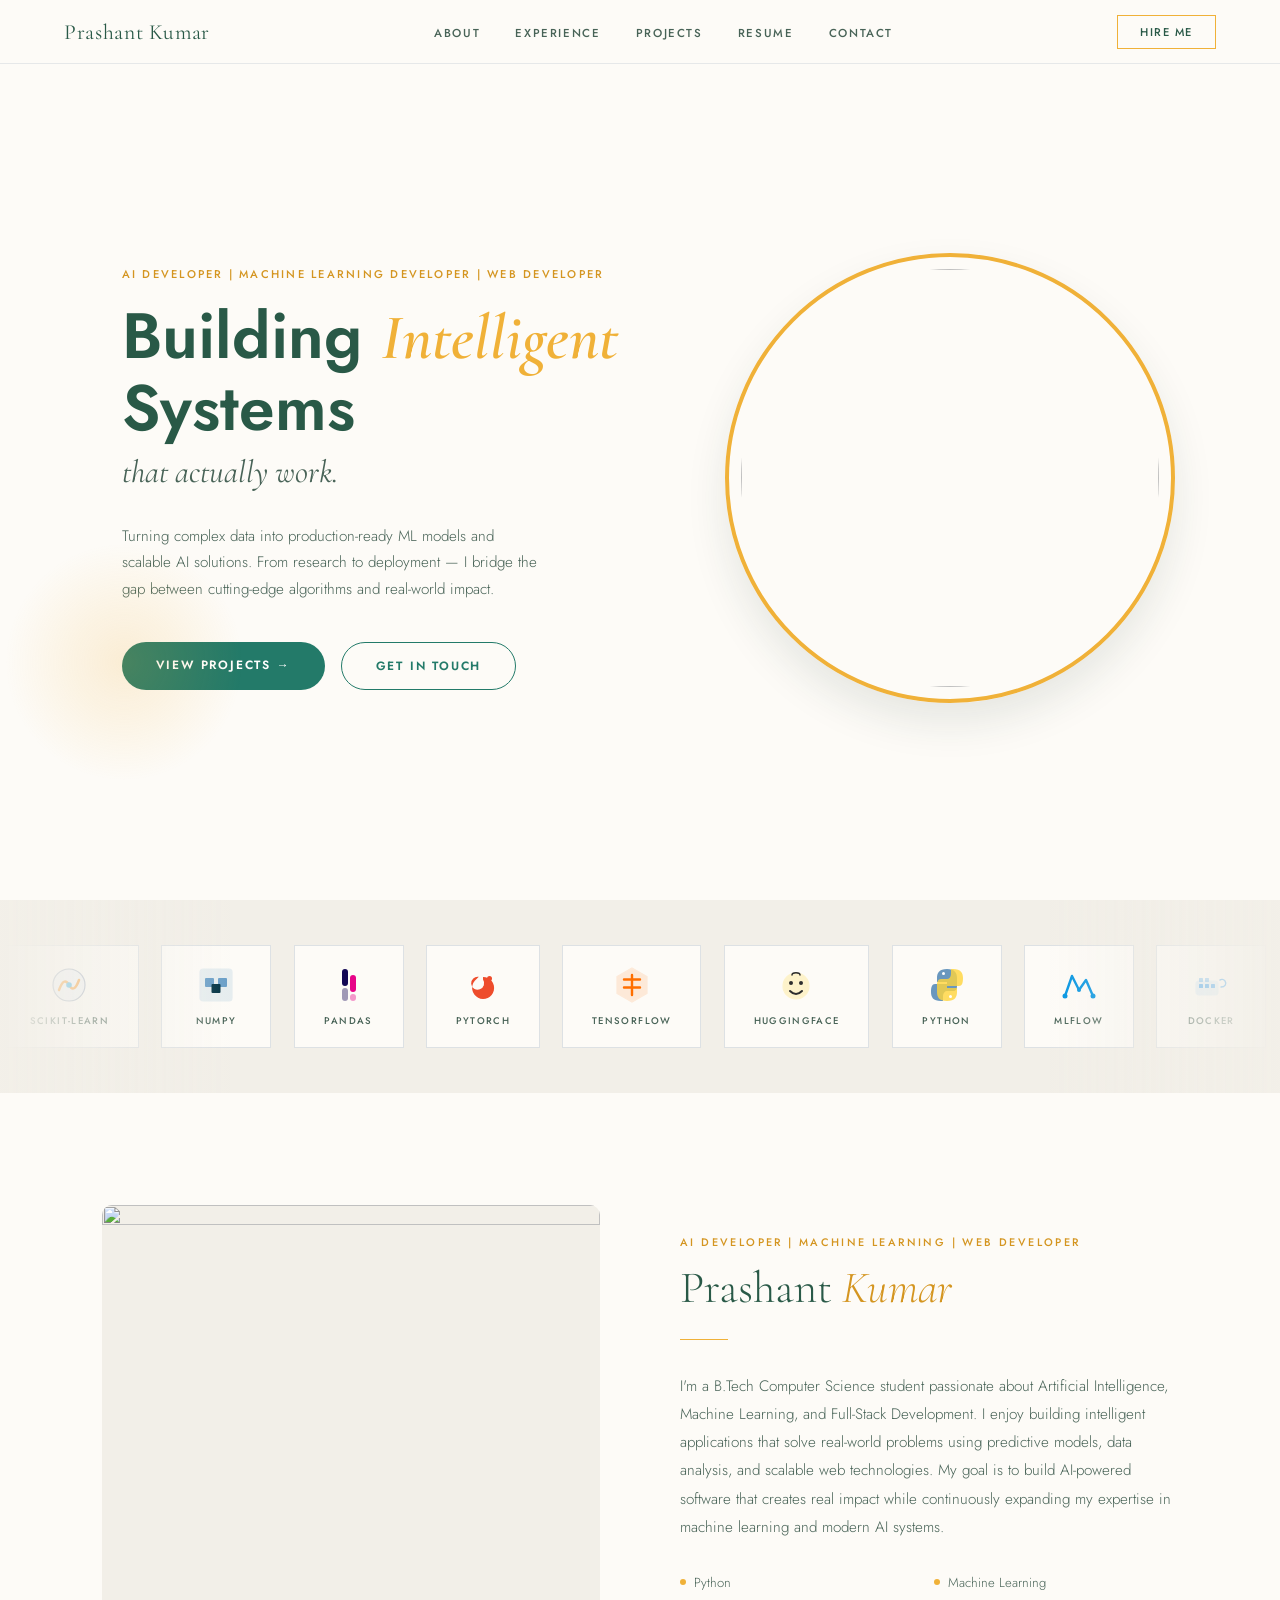
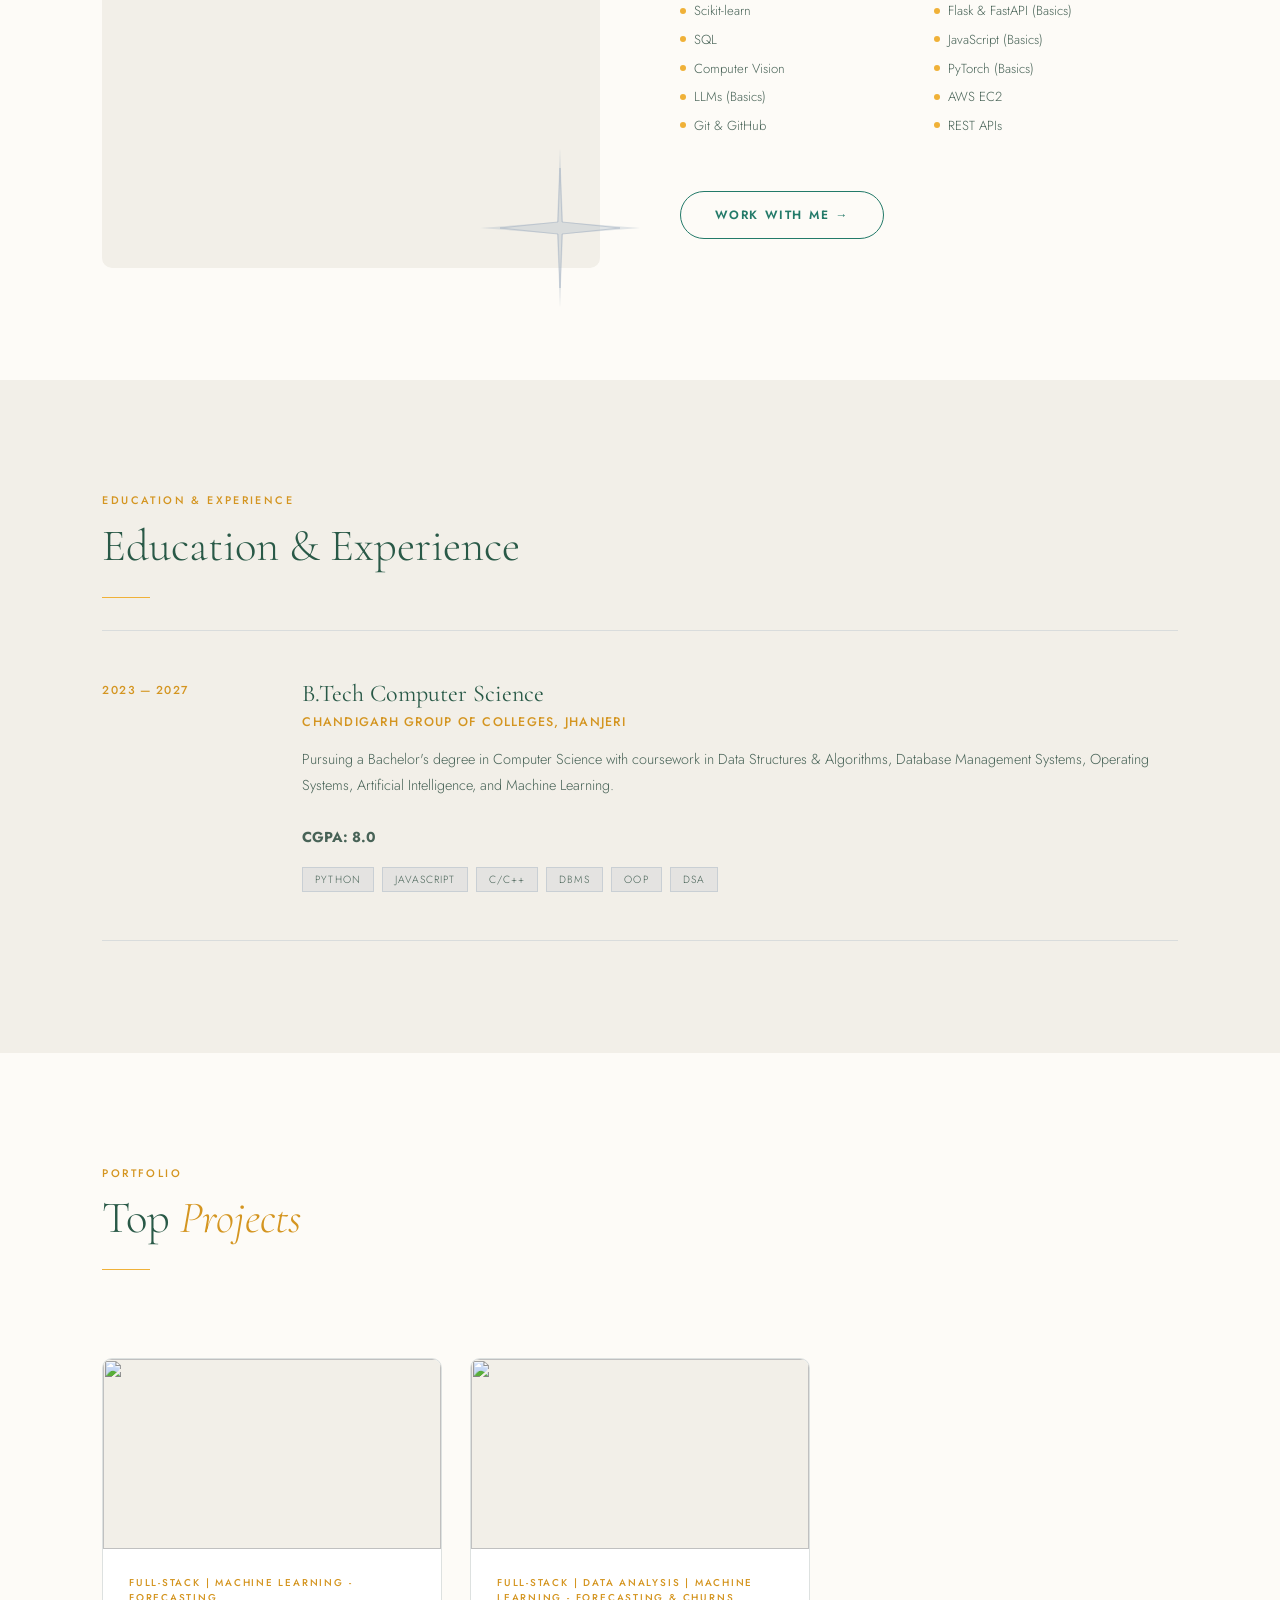
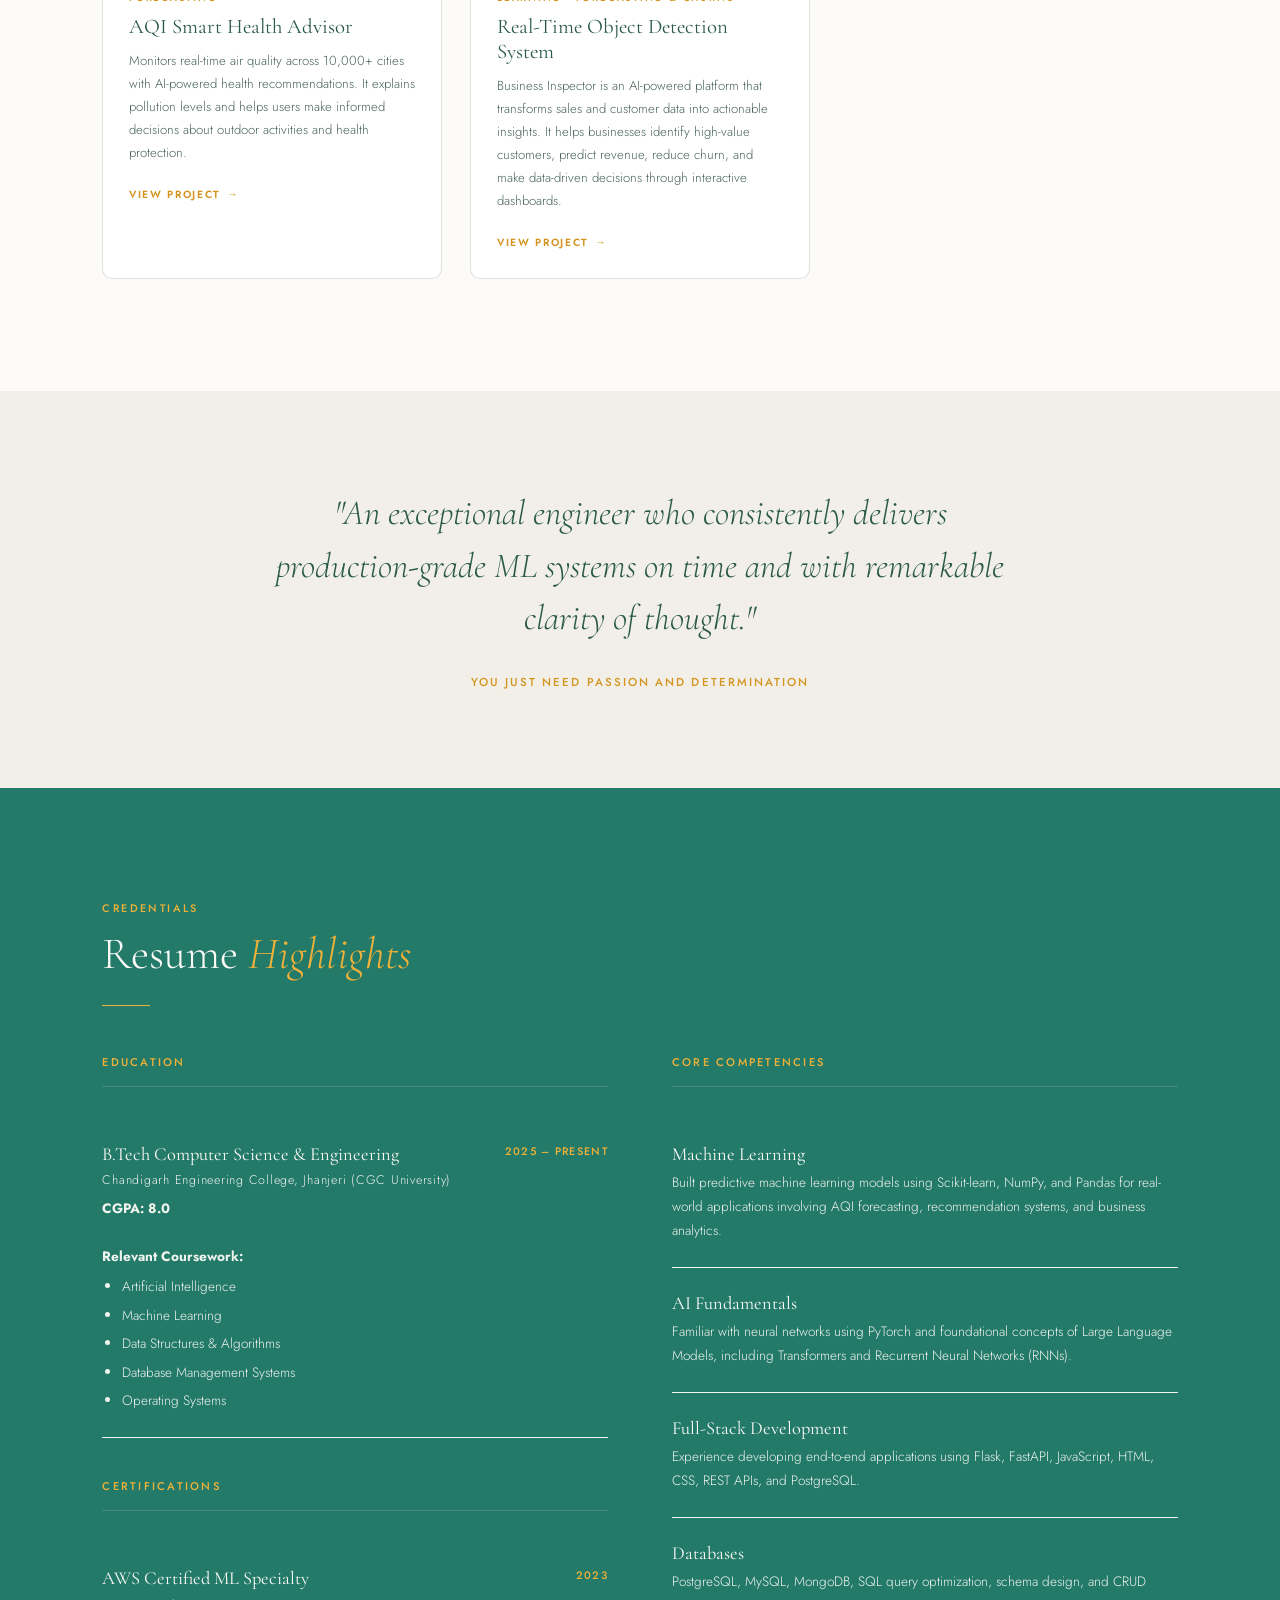
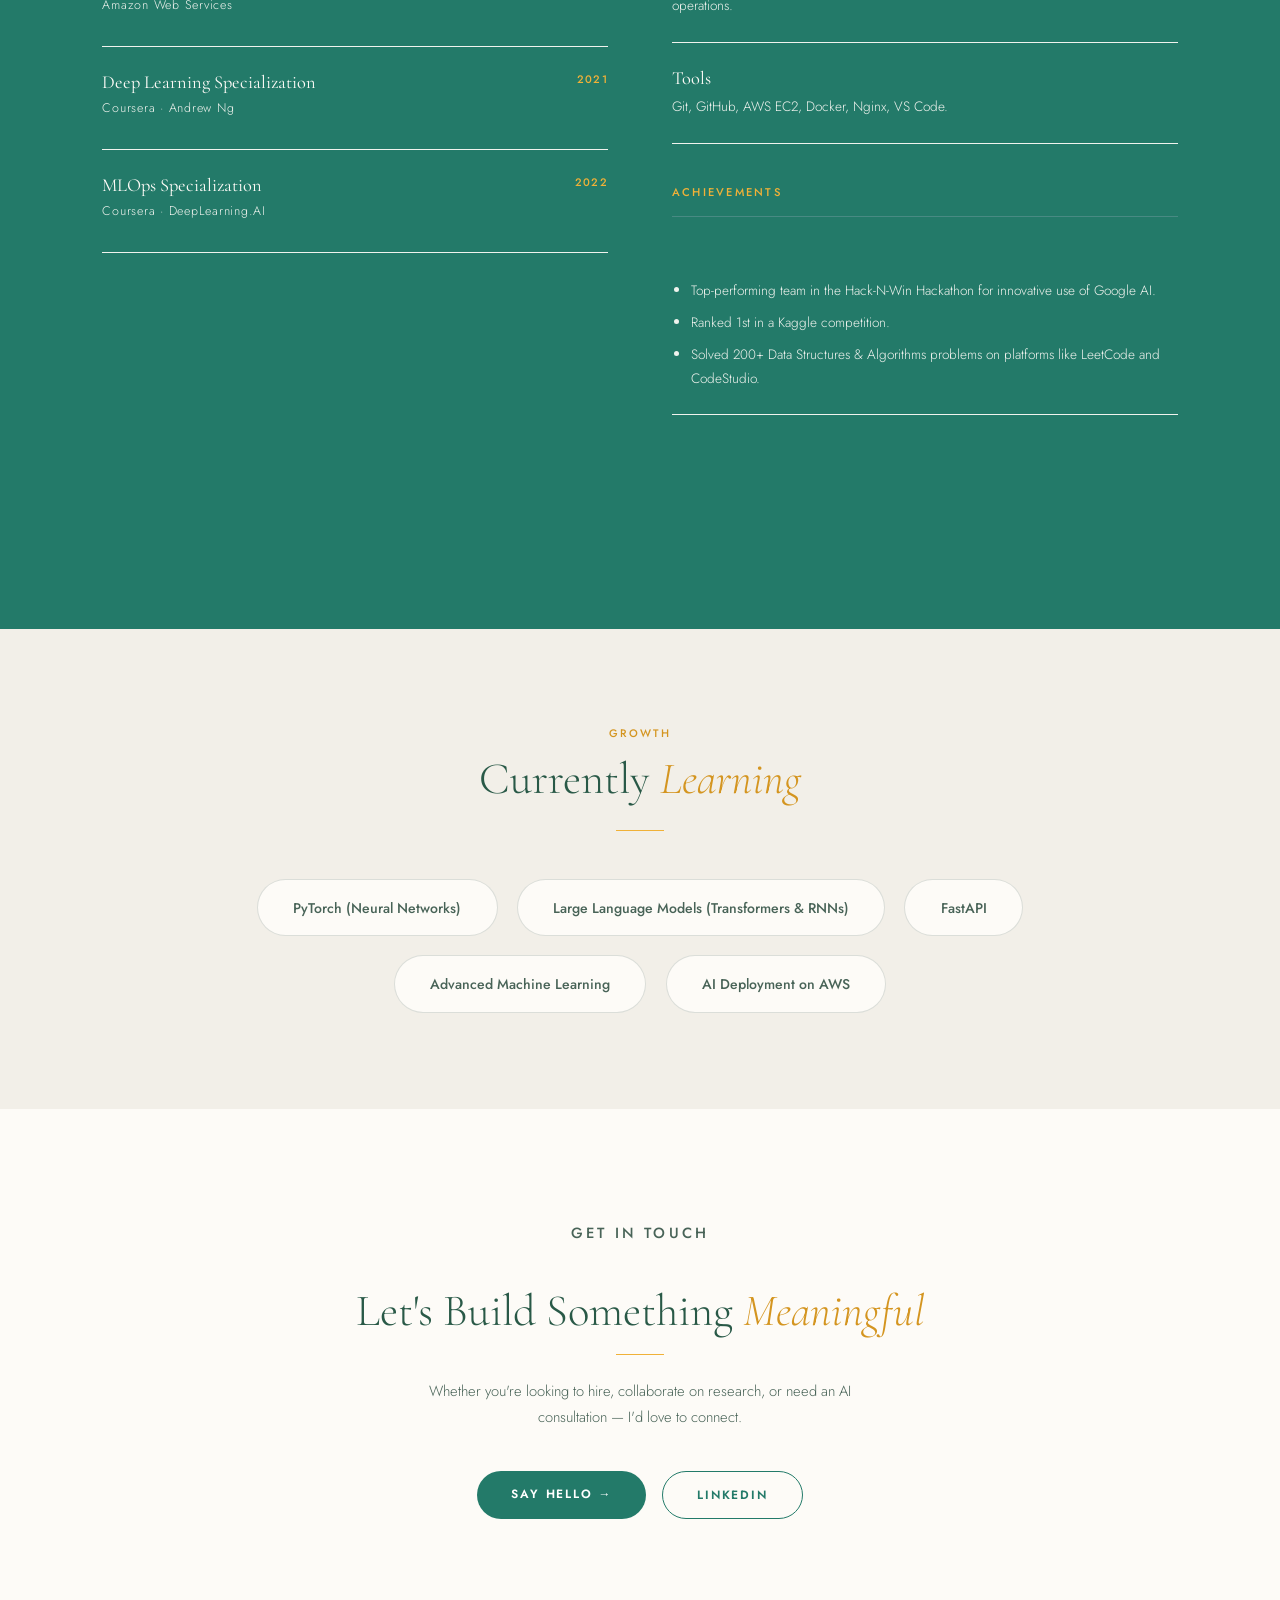
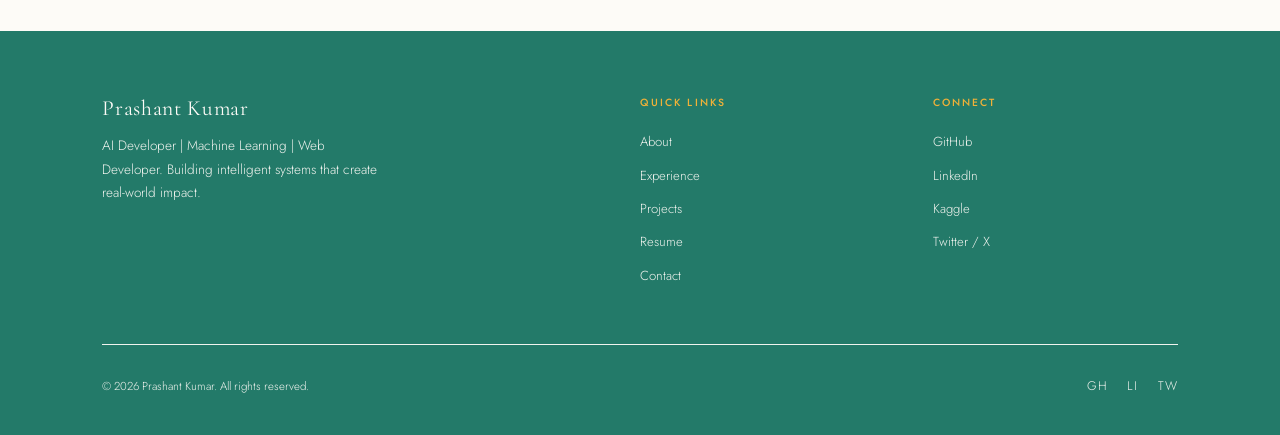
==== portfolio.html @ 2f700047 "added all my portfolio code" ====
<!DOCTYPE html>
<html lang="en">
<head>
  <meta charset="UTF-8" />
  <meta name="viewport" content="width=device-width, initial-scale=1.0" />
  <title>Prashant Kumar | Portfolio</title>
  <link rel="stylesheet" href="portfolio.css?v=2"/>
  <script src="portfolio.js" defer></script>
  <link href="https://fonts.googleapis.com/css2?family=Cormorant+Garamond:ital,wght@0,300;0,400;0,600;1,300;1,400&family=Jost:wght@300;400;500;600&display=swap" rel="stylesheet" />

</head>
<body>

  <!-- ── NAV ───────────────────────────────── -->
  <nav id="navbar">
    <a href="#" class="nav-logo">Prashant Kumar</a>
    <ul class="nav-links" id="navLinks">
      <li><a href="#about">About</a></li>
      <li><a href="#experience">Experience</a></li>
      <li><a href="#projects">Projects</a></li>
      <li><a href="#resume">Resume</a></li>
      <li><a href="#contact">Contact</a></li>
    </ul>
    <a href="#contact" class="nav-cta">Hire Me</a>
    <div class="nav-toggle" id="navToggle" aria-label="Toggle menu">
      <span></span><span></span><span></span>
    </div>
  </nav>

  <!-- ── HERO ──────────────────────────────── -->
  <section class="hero" id="home">
    <div class="hero-left">
      <p class="hero-eyebrow">AI Developer | Machine Learning Developer | Web Developer</p>
      <h1 class="hero-heading">
        Building <em>Intelligent</em><br>Systems
      </h1>
      <p class="hero-sub">that actually work.</p>
      <p class="hero-desc">
        Turning complex data into production-ready ML models and scalable AI solutions. From research to deployment — I bridge the gap between cutting-edge algorithms and real-world impact.
      </p>
      <div class="hero-btns">
        <a href="#projects" class="btn-primary">View Projects →</a>
        <a href="#contact" class="btn-secondary">Get in Touch</a>
      </div>
      <div class="hero-burst"></div>
    </div>
    <div class="hero-right">
      <div class="hero-img-wrap">
        <img src="images/hero_img1.jpg">
      </div>
    </div>
  </section>

  <!-- ── TECH MARQUEE ────────────────────────── -->
  <div class="tech-strip">
    <div class="tech-track" id="techTrack">

      <!-- === SET 1 === -->
      <!-- Scikit-learn -->
      <div class="tech-badge">
        <svg viewBox="0 0 40 40" fill="none" xmlns="http://www.w3.org/2000/svg">
          <circle cx="20" cy="20" r="16" fill="#EDF2F7" stroke="#A0AEC0" stroke-width="1.2"/>
          <path d="M10 25 Q15 11 20 20 Q25 29 30 15" stroke="#F7931E" stroke-width="2.5" fill="none" stroke-linecap="round"/>
          <circle cx="20" cy="20" r="2.8" fill="#29ABE2"/>
        </svg>
        <span>Scikit-Learn</span>
      </div>
      <!-- NumPy -->
      <div class="tech-badge">
        <svg viewBox="0 0 40 40" fill="none" xmlns="http://www.w3.org/2000/svg">
          <rect x="4" y="4" width="32" height="32" rx="3" fill="#4B8BBE" opacity="0.12" stroke="#4B8BBE" stroke-width="1.2"/>
          <rect x="9" y="13" width="9" height="9" rx="1" fill="#4B8BBE" opacity="0.8"/>
          <rect x="22" y="13" width="9" height="9" rx="1" fill="#4B8BBE" opacity="0.8"/>
          <rect x="15.5" y="19" width="9" height="9" rx="1" fill="#013243"/>
        </svg>
        <span>NumPy</span>
      </div>
      <!-- Pandas -->
      <div class="tech-badge">
        <svg viewBox="0 0 40 40" fill="none" xmlns="http://www.w3.org/2000/svg">
          <rect x="13" y="4" width="6" height="17" rx="3" fill="#130754"/>
          <rect x="21" y="10" width="6" height="17" rx="3" fill="#E70488"/>
          <rect x="13" y="23" width="6" height="13" rx="3" fill="#130754" opacity="0.4"/>
          <rect x="21" y="29" width="6" height="7" rx="3" fill="#E70488" opacity="0.4"/>
        </svg>
        <span>Pandas</span>
      </div>
      <!-- PyTorch -->
      <div class="tech-badge">
        <svg viewBox="0 0 40 40" fill="none" xmlns="http://www.w3.org/2000/svg">
          <path d="M20 4 L20 12 A11 11 0 1 1 11.8 15.8 L15.8 11.8 A6.5 6.5 0 1 0 20 14.5 L20 4Z" fill="#EE4C2C"/>
          <circle cx="26.5" cy="13.5" r="2.5" fill="#EE4C2C"/>
        </svg>
        <span>PyTorch</span>
      </div>
      <!-- TensorFlow -->
      <div class="tech-badge">
        <svg viewBox="0 0 40 40" fill="none" xmlns="http://www.w3.org/2000/svg">
          <polygon points="20,3 35,11.5 35,28.5 20,37 5,28.5 5,11.5" fill="#FF6F00" opacity="0.12" stroke="#FF6F00" stroke-width="1.2"/>
          <path d="M20 10 L20 30 M12 14.5 L28 14.5 M12 22.5 L28 22.5" stroke="#FF6F00" stroke-width="2.4" stroke-linecap="round"/>
        </svg>
        <span>TensorFlow</span>
      </div>
      <!-- HuggingFace -->
      <div class="tech-badge">
        <svg viewBox="0 0 40 40" fill="none" xmlns="http://www.w3.org/2000/svg">
          <circle cx="20" cy="21" r="13" fill="#FFD21E" opacity="0.2" stroke="#FFD21E" stroke-width="1.2"/>
          <circle cx="15" cy="18" r="2" fill="#2D2D2D"/>
          <circle cx="25" cy="18" r="2" fill="#2D2D2D"/>
          <path d="M14 26 Q20 32 26 26" stroke="#2D2D2D" stroke-width="2" fill="none" stroke-linecap="round"/>
          <path d="M16 10 C16 7 24 7 24 10" stroke="#2D2D2D" stroke-width="1.5" fill="none" stroke-linecap="round"/>
        </svg>
        <span>HuggingFace</span>
      </div>
      <!-- Python -->
      <div class="tech-badge">
        <svg viewBox="0 0 40 40" fill="none" xmlns="http://www.w3.org/2000/svg">
          <path d="M20 4C12 4 10 8 10 13L10 17L20 17L20 19L8 19C5 19 4 22 4 27C4 32 6 36 14 36L16 36L16 31C16 28 18 26 20 26L26 26C29 26 30 24 30 21L30 13C30 8 28 4 20 4Z" fill="#3776AB" opacity="0.75"/>
          <path d="M20 36C28 36 30 32 30 27L30 23L20 23L20 21L32 21C35 21 36 18 36 13C36 8 34 4 26 4L24 4L24 9C24 12 22 14 20 14L14 14C11 14 10 17 10 20L10 27C10 32 12 36 20 36Z" fill="#FFD43B" opacity="0.8"/>
          <circle cx="16.5" cy="8.5" r="1.5" fill="white"/>
          <circle cx="23.5" cy="31.5" r="1.5" fill="white"/>
        </svg>
        <span>Python</span>
      </div>
      <!-- MLflow -->
      <div class="tech-badge">
        <svg viewBox="0 0 40 40" fill="none" xmlns="http://www.w3.org/2000/svg">
          <path d="M6 31 L13 11 L20 25 L27 15 L34 31" stroke="#0194E2" stroke-width="2.4" fill="none" stroke-linecap="round" stroke-linejoin="round"/>
          <circle cx="6"  cy="31" r="2.5" fill="#0194E2"/>
          <circle cx="34" cy="31" r="2.5" fill="#0194E2"/>
          <circle cx="20" cy="25" r="2"   fill="#0194E2"/>
        </svg>
        <span>MLflow</span>
      </div>
      <!-- Docker -->
      <div class="tech-badge">
        <svg viewBox="0 0 40 40" fill="none" xmlns="http://www.w3.org/2000/svg">
          <rect x="5" y="16" width="22" height="14" rx="3" fill="#2496ED" opacity="0.15" stroke="#2496ED" stroke-width="1.2"/>
          <rect x="8"  y="19" width="4" height="4" rx="0.5" fill="#2496ED"/>
          <rect x="14" y="19" width="4" height="4" rx="0.5" fill="#2496ED"/>
          <rect x="20" y="19" width="4" height="4" rx="0.5" fill="#2496ED"/>
          <rect x="8"  y="13" width="4" height="4" rx="0.5" fill="#2496ED" opacity="0.6"/>
          <rect x="14" y="13" width="4" height="4" rx="0.5" fill="#2496ED" opacity="0.6"/>
          <path d="M30 22 C34 22 36 19 34 16 C33 14 30 14 29 15" stroke="#2496ED" stroke-width="1.4" fill="none" stroke-linecap="round"/>
        </svg>
        <span>Docker</span>
      </div>
      <!-- Kubernetes -->
      <div class="tech-badge">
        <svg viewBox="0 0 40 40" fill="none" xmlns="http://www.w3.org/2000/svg">
          <polygon points="20,4 34,12 34,28 20,36 6,28 6,12" fill="#326CE5" opacity="0.1" stroke="#326CE5" stroke-width="1.2"/>
          <circle cx="20" cy="20" r="4" fill="#326CE5"/>
          <line x1="20" y1="8"  x2="20" y2="16" stroke="#326CE5" stroke-width="2" stroke-linecap="round"/>
          <line x1="20" y1="24" x2="20" y2="32" stroke="#326CE5" stroke-width="2" stroke-linecap="round"/>
          <line x1="9"  y1="14" x2="16" y2="18" stroke="#326CE5" stroke-width="2" stroke-linecap="round"/>
          <line x1="24" y1="22" x2="31" y2="26" stroke="#326CE5" stroke-width="2" stroke-linecap="round"/>
          <line x1="31" y1="14" x2="24" y2="18" stroke="#326CE5" stroke-width="2" stroke-linecap="round"/>
          <line x1="16" y1="22" x2="9"  y2="26" stroke="#326CE5" stroke-width="2" stroke-linecap="round"/>
        </svg>
        <span>Kubernetes</span>
      </div>
      <!-- AWS -->
      <div class="tech-badge">
        <svg viewBox="0 0 40 40" fill="none" xmlns="http://www.w3.org/2000/svg">
          <path d="M12 26 C8 24 6 20 8 16 C9 13 12 11 15 11.5 C16 9 18 7 21 7 C25 7 28 10 28 14 C30 14 33 16 33 19 C33 22 30 24 28 24 L12 24Z" fill="#FF9900" opacity="0.15" stroke="#FF9900" stroke-width="1.2"/>
          <path d="M10 30 Q20 35 30 30" stroke="#FF9900" stroke-width="2" fill="none" stroke-linecap="round"/>
          <path d="M27 28 L30 30 L28 33" stroke="#FF9900" stroke-width="1.5" fill="none" stroke-linecap="round" stroke-linejoin="round"/>
        </svg>
        <span>AWS</span>
      </div>
      <!-- LangChain -->
      <div class="tech-badge">
        <svg viewBox="0 0 40 40" fill="none" xmlns="http://www.w3.org/2000/svg">
          <circle cx="12" cy="20" r="5" fill="none" stroke="#1C3A2F" stroke-width="2"/>
          <circle cx="28" cy="20" r="5" fill="none" stroke="#1C3A2F" stroke-width="2"/>
          <line x1="17" y1="20" x2="23" y2="20" stroke="#1C3A2F" stroke-width="2.5" stroke-linecap="round"/>
          <line x1="7"  y1="20" x2="4"  y2="20" stroke="#1C3A2F" stroke-width="2" stroke-linecap="round"/>
          <line x1="33" y1="20" x2="36" y2="20" stroke="#1C3A2F" stroke-width="2" stroke-linecap="round"/>
        </svg>
        <span>LangChain</span>
      </div>
      <!-- FastAPI -->
      <div class="tech-badge">
        <svg viewBox="0 0 40 40" fill="none" xmlns="http://www.w3.org/2000/svg">
          <circle cx="20" cy="20" r="15" fill="#009688" opacity="0.12" stroke="#009688" stroke-width="1.2"/>
          <path d="M22 8 L14 22 L20 22 L18 32 L26 18 L20 18 Z" fill="#009688"/>
        </svg>
        <span>FastAPI</span>
      </div>

      <!-- === SET 2 (duplicate for seamless loop) === -->
      <div class="tech-badge">
        <svg viewBox="0 0 40 40" fill="none" xmlns="http://www.w3.org/2000/svg">
          <circle cx="20" cy="20" r="16" fill="#EDF2F7" stroke="#A0AEC0" stroke-width="1.2"/>
          <path d="M10 25 Q15 11 20 20 Q25 29 30 15" stroke="#F7931E" stroke-width="2.5" fill="none" stroke-linecap="round"/>
          <circle cx="20" cy="20" r="2.8" fill="#29ABE2"/>
        </svg>
        <span>Scikit-Learn</span>
      </div>
      <div class="tech-badge">
        <svg viewBox="0 0 40 40" fill="none" xmlns="http://www.w3.org/2000/svg">
          <rect x="4" y="4" width="32" height="32" rx="3" fill="#4B8BBE" opacity="0.12" stroke="#4B8BBE" stroke-width="1.2"/>
          <rect x="9" y="13" width="9" height="9" rx="1" fill="#4B8BBE" opacity="0.8"/>
          <rect x="22" y="13" width="9" height="9" rx="1" fill="#4B8BBE" opacity="0.8"/>
          <rect x="15.5" y="19" width="9" height="9" rx="1" fill="#013243"/>
        </svg>
        <span>NumPy</span>
      </div>
      <div class="tech-badge">
        <svg viewBox="0 0 40 40" fill="none" xmlns="http://www.w3.org/2000/svg">
          <rect x="13" y="4" width="6" height="17" rx="3" fill="#130754"/>
          <rect x="21" y="10" width="6" height="17" rx="3" fill="#E70488"/>
          <rect x="13" y="23" width="6" height="13" rx="3" fill="#130754" opacity="0.4"/>
          <rect x="21" y="29" width="6" height="7" rx="3" fill="#E70488" opacity="0.4"/>
        </svg>
        <span>Pandas</span>
      </div>
      <div class="tech-badge">
        <svg viewBox="0 0 40 40" fill="none" xmlns="http://www.w3.org/2000/svg">
          <path d="M20 4 L20 12 A11 11 0 1 1 11.8 15.8 L15.8 11.8 A6.5 6.5 0 1 0 20 14.5 L20 4Z" fill="#EE4C2C"/>
          <circle cx="26.5" cy="13.5" r="2.5" fill="#EE4C2C"/>
        </svg>
        <span>PyTorch</span>
      </div>
      <div class="tech-badge">
        <svg viewBox="0 0 40 40" fill="none" xmlns="http://www.w3.org/2000/svg">
          <polygon points="20,3 35,11.5 35,28.5 20,37 5,28.5 5,11.5" fill="#FF6F00" opacity="0.12" stroke="#FF6F00" stroke-width="1.2"/>
          <path d="M20 10 L20 30 M12 14.5 L28 14.5 M12 22.5 L28 22.5" stroke="#FF6F00" stroke-width="2.4" stroke-linecap="round"/>
        </svg>
        <span>TensorFlow</span>
      </div>
      <div class="tech-badge">
        <svg viewBox="0 0 40 40" fill="none" xmlns="http://www.w3.org/2000/svg">
          <circle cx="20" cy="21" r="13" fill="#FFD21E" opacity="0.2" stroke="#FFD21E" stroke-width="1.2"/>
          <circle cx="15" cy="18" r="2" fill="#2D2D2D"/>
          <circle cx="25" cy="18" r="2" fill="#2D2D2D"/>
          <path d="M14 26 Q20 32 26 26" stroke="#2D2D2D" stroke-width="2" fill="none" stroke-linecap="round"/>
          <path d="M16 10 C16 7 24 7 24 10" stroke="#2D2D2D" stroke-width="1.5" fill="none" stroke-linecap="round"/>
        </svg>
        <span>HuggingFace</span>
      </div>
      <div class="tech-badge">
        <svg viewBox="0 0 40 40" fill="none" xmlns="http://www.w3.org/2000/svg">
          <path d="M20 4C12 4 10 8 10 13L10 17L20 17L20 19L8 19C5 19 4 22 4 27C4 32 6 36 14 36L16 36L16 31C16 28 18 26 20 26L26 26C29 26 30 24 30 21L30 13C30 8 28 4 20 4Z" fill="#3776AB" opacity="0.75"/>
          <path d="M20 36C28 36 30 32 30 27L30 23L20 23L20 21L32 21C35 21 36 18 36 13C36 8 34 4 26 4L24 4L24 9C24 12 22 14 20 14L14 14C11 14 10 17 10 20L10 27C10 32 12 36 20 36Z" fill="#FFD43B" opacity="0.8"/>
          <circle cx="16.5" cy="8.5" r="1.5" fill="white"/>
          <circle cx="23.5" cy="31.5" r="1.5" fill="white"/>
        </svg>
        <span>Python</span>
      </div>
      <div class="tech-badge">
        <svg viewBox="0 0 40 40" fill="none" xmlns="http://www.w3.org/2000/svg">
          <path d="M6 31 L13 11 L20 25 L27 15 L34 31" stroke="#0194E2" stroke-width="2.4" fill="none" stroke-linecap="round" stroke-linejoin="round"/>
          <circle cx="6"  cy="31" r="2.5" fill="#0194E2"/>
          <circle cx="34" cy="31" r="2.5" fill="#0194E2"/>
          <circle cx="20" cy="25" r="2"   fill="#0194E2"/>
        </svg>
        <span>MLflow</span>
      </div>
      <div class="tech-badge">
        <svg viewBox="0 0 40 40" fill="none" xmlns="http://www.w3.org/2000/svg">
          <rect x="5" y="16" width="22" height="14" rx="3" fill="#2496ED" opacity="0.15" stroke="#2496ED" stroke-width="1.2"/>
          <rect x="8"  y="19" width="4" height="4" rx="0.5" fill="#2496ED"/>
          <rect x="14" y="19" width="4" height="4" rx="0.5" fill="#2496ED"/>
          <rect x="20" y="19" width="4" height="4" rx="0.5" fill="#2496ED"/>
          <rect x="8"  y="13" width="4" height="4" rx="0.5" fill="#2496ED" opacity="0.6"/>
          <rect x="14" y="13" width="4" height="4" rx="0.5" fill="#2496ED" opacity="0.6"/>
          <path d="M30 22 C34 22 36 19 34 16 C33 14 30 14 29 15" stroke="#2496ED" stroke-width="1.4" fill="none" stroke-linecap="round"/>
        </svg>
        <span>Docker</span>
      </div>
      <div class="tech-badge">
        <svg viewBox="0 0 40 40" fill="none" xmlns="http://www.w3.org/2000/svg">
          <polygon points="20,4 34,12 34,28 20,36 6,28 6,12" fill="#326CE5" opacity="0.1" stroke="#326CE5" stroke-width="1.2"/>
          <circle cx="20" cy="20" r="4" fill="#326CE5"/>
          <line x1="20" y1="8"  x2="20" y2="16" stroke="#326CE5" stroke-width="2" stroke-linecap="round"/>
          <line x1="20" y1="24" x2="20" y2="32" stroke="#326CE5" stroke-width="2" stroke-linecap="round"/>
          <line x1="9"  y1="14" x2="16" y2="18" stroke="#326CE5" stroke-width="2" stroke-linecap="round"/>
          <line x1="24" y1="22" x2="31" y2="26" stroke="#326CE5" stroke-width="2" stroke-linecap="round"/>
          <line x1="31" y1="14" x2="24" y2="18" stroke="#326CE5" stroke-width="2" stroke-linecap="round"/>
          <line x1="16" y1="22" x2="9"  y2="26" stroke="#326CE5" stroke-width="2" stroke-linecap="round"/>
        </svg>
        <span>Kubernetes</span>
      </div>
      <div class="tech-badge">
        <svg viewBox="0 0 40 40" fill="none" xmlns="http://www.w3.org/2000/svg">
          <path d="M12 26 C8 24 6 20 8 16 C9 13 12 11 15 11.5 C16 9 18 7 21 7 C25 7 28 10 28 14 C30 14 33 16 33 19 C33 22 30 24 28 24 L12 24Z" fill="#FF9900" opacity="0.15" stroke="#FF9900" stroke-width="1.2"/>
          <path d="M10 30 Q20 35 30 30" stroke="#FF9900" stroke-width="2" fill="none" stroke-linecap="round"/>
          <path d="M27 28 L30 30 L28 33" stroke="#FF9900" stroke-width="1.5" fill="none" stroke-linecap="round" stroke-linejoin="round"/>
        </svg>
        <span>AWS</span>
      </div>
      <div class="tech-badge">
        <svg viewBox="0 0 40 40" fill="none" xmlns="http://www.w3.org/2000/svg">
          <circle cx="12" cy="20" r="5" fill="none" stroke="#1C3A2F" stroke-width="2"/>
          <circle cx="28" cy="20" r="5" fill="none" stroke="#1C3A2F" stroke-width="2"/>
          <line x1="17" y1="20" x2="23" y2="20" stroke="#1C3A2F" stroke-width="2.5" stroke-linecap="round"/>
          <line x1="7"  y1="20" x2="4"  y2="20" stroke="#1C3A2F" stroke-width="2" stroke-linecap="round"/>
          <line x1="33" y1="20" x2="36" y2="20" stroke="#1C3A2F" stroke-width="2" stroke-linecap="round"/>
        </svg>
        <span>LangChain</span>
      </div>
      <div class="tech-badge">
        <svg viewBox="0 0 40 40" fill="none" xmlns="http://www.w3.org/2000/svg">
          <circle cx="20" cy="20" r="15" fill="#009688" opacity="0.12" stroke="#009688" stroke-width="1.2"/>
          <path d="M22 8 L14 22 L20 22 L18 32 L26 18 L20 18 Z" fill="#009688"/>
        </svg>
        <span>FastAPI</span>
      </div>

    </div>
  </div>

  <!-- ── ABOUT ──────────────────────────────── -->
  <section class="about" id="about">
    <div class="about-img-wrap reveal">
      <img src="images/profile_photo.jpg">
      <div class="about-burst"></div>
    </div>
    <div class="about-content reveal">
      <p class="section-label">AI Developer | Machine Learning | Web Developer</p>
      <h2 class="section-title">Prashant <em>Kumar</em></h2>
      <div class="divider"></div>
      <p class="about-body">
        I'm a B.Tech Computer Science student passionate about Artificial Intelligence, Machine Learning, and Full-Stack Development. I enjoy building intelligent applications that solve real-world problems using predictive models, data analysis, and scalable web technologies. My goal is to build AI-powered software that creates real impact while continuously expanding my expertise in machine learning and modern AI systems.
      </p>
      <div class="skills-grid">
        <div class="skill-item">Python</div>
        <div class="skill-item">Machine Learning</div>
        <div class="skill-item">Scikit-learn</div>
        <div class="skill-item">Flask &amp; FastAPI (Basics)</div>
        <div class="skill-item">SQL</div>
        <div class="skill-item">JavaScript (Basics)</div>
        <div class="skill-item">Computer Vision</div>
        <div class="skill-item">PyTorch (Basics)</div>
        <div class="skill-item">LLMs (Basics)</div>
        <div class="skill-item">AWS EC2</div>
        <div class="skill-item">Git &amp; GitHub</div>
        <div class="skill-item">REST APIs</div>
      </div>
      <a href="#contact" class="btn-secondary" style="margin-top:1.5rem;display:inline-block;">Work with me →</a>
    </div>
  </section>

  <!-- ── EXPERIENCE ─────────────────────────── -->
  <section class="experience" id="experience">
    <p class="section-label reveal">Education &amp; Experience</p>
    <h2 class="section-title reveal">Education &amp; Experience</h2>
    <div class="divider reveal"></div>

    <div class="exp-grid">
      <div class="exp-item reveal">
        <div class="exp-date">2023 — 2027</div>
        <div class="exp-right">
          <div class="exp-role">B.Tech Computer Science</div>
          <div class="exp-company">Chandigarh Group of Colleges, Jhanjeri</div>
          <p class="exp-desc">Pursuing a Bachelor's degree in Computer Science with coursework in Data Structures &amp; Algorithms, Database Management Systems, Operating Systems, Artificial Intelligence, and Machine Learning. <br><br><strong>CGPA: 8.0</strong></p>
          <div class="exp-tags">
            <span class="exp-tag">Python</span>
            <span class="exp-tag">JavaScript</span>
            <span class="exp-tag">C/C++</span>
            <span class="exp-tag">DBMS</span>
            <span class="exp-tag">OOP</span>
            <span class="exp-tag">DSA</span>
          </div>
        </div>
      </div>

      <!-- <div class="exp-item reveal">
        <div class="exp-date">2023 — Present</div>
        <div class="exp-right">
          <div class="exp-role">Freelance Full-Stack Developer</div>
          <div class="exp-company">Self-Employed</div>
          <p class="exp-desc">Building and deploying responsive, database-driven web applications and REST APIs. Implementing user authentication, data models, and scalable architectures.</p>
          <div class="exp-tags">
            <span class="exp-tag">React</span>
            <span class="exp-tag">Node.js</span>
            <span class="exp-tag">Express</span>
            <span class="exp-tag">MongoDB</span>
            <span class="exp-tag">JWT</span>
            <span class="exp-tag">Git</span>
          </div>
        </div>
      </div> -->
    </div>
  </section>

  <!-- ── PROJECTS ───────────────────────────── -->
  <section class="projects" id="projects">
    <div class="projects-header reveal">
      <div>
        <p class="section-label">Portfolio</p>
        <h2 class="section-title">Top <em>Projects</em></h2>
        <div class="divider"></div>
      </div>
    </div>

    <!-- ── 3 always-visible cards ── -->
    <div class="projects-grid">
      <div class="project-card reveal">
        <div class="project-img">
          <img src="images/aqi_project.jpg">
        </div>
        <div class="project-body">
          <p class="project-category">Full-Stack | Machine Learning - Forecasting</p>
          <h3 class="project-title">AQI Smart Health Advisor</h3>
          <p class="project-desc">Monitors real-time air quality across 10,000+ cities with AI-powered health recommendations. It explains pollution levels and helps users make informed decisions about outdoor activities and health protection.</p>
          <a href="https://aqi.prashantbuilds.in/" target="_blank" rel="noopener" class="project-link">View project</a>
        </div>
      </div>

      <div class="project-card reveal">
        <div class="project-img">
          <img src="images/business_inspector_project.jpg">
        </div>
        <div class="project-body">
          <p class="project-category">Full-Stack | Data Analysis | Machine Learning - Forecasting & Churns</p>
          <h3 class="project-title">Real-Time Object Detection System</h3>
          <p class="project-desc">Business Inspector is an AI-powered platform that transforms sales and customer data into actionable insights. It helps businesses identify high-value customers, predict revenue, reduce churn, and make data-driven decisions through interactive dashboards.</p>
          <a href="https://inspector.prashantbuilds.in/" target="_blank" rel="noopener" class="project-link">View project</a>
        </div>
      </div>
<!-- currently i have onlhy two project show that why I am making other project div comment. Do not delete these -->
      <!-- <div class="project-card reveal">
        <div class="project-img">
          <div class="project-img-placeholder" style="height:100%;font-size:0.85rem;font-family:var(--font-body);color:var(--bark-dk);">Project image</div>
        </div>
        <div class="project-body">
          <p class="project-category">Time Series · Forecasting</p>
          <h3 class="project-title">Demand Forecasting at Scale</h3>
          <p class="project-desc">Designed a multi-step forecasting system using Temporal Fusion Transformer, reducing forecast error by 28% vs. traditional ARIMA models across 10K SKUs.</p>
          <a href="#" class="project-link">View project</a>
        </div>
      </div>
    </div>

    ── extra projects (hidden until expanded) ──
    <div class="projects-extra" id="projectsExtra">
      <div class="project-card reveal-extra">
        <div class="project-img">
          <div class="project-img-placeholder" style="height:100%;font-size:0.85rem;font-family:var(--font-body);color:var(--bark-dk);">Project image</div>
        </div>
        <div class="project-body">
          <p class="project-category">MLOps · Infrastructure</p>
          <h3 class="project-title">Automated ML Training Platform</h3>
          <p class="project-desc">Built a self-service training platform on AWS using SageMaker Pipelines, reducing experiment setup time from days to minutes for a team of 12 data scientists.</p>
          <a href="#" class="project-link">View project</a>
        </div>
      </div>

      <div class="project-card reveal-extra">
        <div class="project-img">
          <div class="project-img-placeholder" style="height:100%;font-size:0.85rem;font-family:var(--font-body);color:var(--bark-dk);">Project image</div>
        </div>
        <div class="project-body">
          <p class="project-category">Recommender System</p>
          <h3 class="project-title">Personalized Content Engine</h3>
          <p class="project-desc">Developed a two-tower neural recommendation model with real-time feature serving. Increased CTR by 22% in A/B tests across 5M daily active users.</p>
          <a href="#" class="project-link">View project</a>
        </div>
      </div>

      <div class="project-card reveal-extra">
        <div class="project-img">
          <div class="project-img-placeholder" style="height:100%;font-size:0.85rem;font-family:var(--font-body);color:var(--bark-dk);">Project image</div>
        </div>
        <div class="project-body">
          <p class="project-category">Speech · Audio</p>
          <h3 class="project-title">Multilingual Speech Recognition</h3>
          <p class="project-desc">Fine-tuned Whisper Large-v3 on low-resource Indian languages, achieving 18% WER improvement. Deployed as a real-time transcription API serving 500 req/s.</p>
          <a href="#" class="project-link">View project</a>
        </div>
      </div>
    </div>

    ── show all / collapse button ──
    <div class="projects-toggle-wrap">
      <button class="btn-show-more" id="projectsToggle" aria-expanded="false">
        <span class="label">Show All Projects</span>
        <span class="arrow">&#8964;</span>
      </button>
    </div> -->
    </div>
  </section>

  <!-- ── TESTIMONIAL ────────────────────────── -->
  <div class="testimonial">
    <blockquote class="reveal">
      "An exceptional engineer who consistently delivers production-grade ML systems on time and with remarkable clarity of thought."
    </blockquote>
    <cite class="reveal">You just need Passion and Determination</cite>
  </div>

  <!-- ── RESUME ─────────────────────────────── -->
  <section class="resume-section" id="resume">
    <p class="section-label reveal">Credentials</p>
    <h2 class="section-title reveal">Resume <em>Highlights</em></h2>
    <div class="divider reveal"></div>

    <div class="resume-inner">
      <div>
        <p class="resume-col-title">Education</p>
        <div class="resume-item reveal">
          <div class="resume-item-head">
            <div class="resume-item-title">B.Tech Computer Science &amp; Engineering</div>
            <div class="resume-item-date">2025 – Present</div>
          </div>
          <div class="resume-item-sub">Chandigarh Engineering College, Jhanjeri (CGC University)</div>
          <div class="resume-item-desc">
            <strong>CGPA: 8.0</strong><br><br>
            <strong>Relevant Coursework:</strong>
            <ul style="padding-left: 1.2rem; margin-top: 0.4rem; list-style-type: disc; color: rgba(253,251,247,0.94);">
              <li style="margin-bottom: 0.3rem;">Artificial Intelligence</li>
              <li style="margin-bottom: 0.3rem;">Machine Learning</li>
              <li style="margin-bottom: 0.3rem;">Data Structures &amp; Algorithms</li>
              <li style="margin-bottom: 0.3rem;">Database Management Systems</li>
              <li>Operating Systems</li>
            </ul>
          </div>
        </div>

        <p class="resume-col-title" style="margin-top:2.5rem;">Certifications</p>
        <div class="resume-item reveal">
          <div class="resume-item-head">
            <div class="resume-item-title">AWS Certified ML Specialty</div>
            <div class="resume-item-date">2023</div>
          </div>
          <div class="resume-item-sub">Amazon Web Services</div>
        </div>
        <div class="resume-item reveal">
          <div class="resume-item-head">
            <div class="resume-item-title">Deep Learning Specialization</div>
            <div class="resume-item-date">2021</div>
          </div>
          <div class="resume-item-sub">Coursera · Andrew Ng</div>
        </div>
        <div class="resume-item reveal">
          <div class="resume-item-head">
            <div class="resume-item-title">MLOps Specialization</div>
            <div class="resume-item-date">2022</div>
          </div>
          <div class="resume-item-sub">Coursera · DeepLearning.AI</div>
        </div>
      </div>

      <div>
        <p class="resume-col-title">Core Competencies</p>
        <div class="resume-item reveal">
          <div class="resume-item-title">Machine Learning</div>
          <div class="resume-item-desc" style="margin-top:0.4rem;">Built predictive machine learning models using Scikit-learn, NumPy, and Pandas for real-world applications involving AQI forecasting, recommendation systems, and business analytics.</div>
        </div>
        <div class="resume-item reveal">
          <div class="resume-item-title">AI Fundamentals</div>
          <div class="resume-item-desc" style="margin-top:0.4rem;">Familiar with neural networks using PyTorch and foundational concepts of Large Language Models, including Transformers and Recurrent Neural Networks (RNNs).</div>
        </div>
        <div class="resume-item reveal">
          <div class="resume-item-title">Full-Stack Development</div>
          <div class="resume-item-desc" style="margin-top:0.4rem;">Experience developing end-to-end applications using Flask, FastAPI, JavaScript, HTML, CSS, REST APIs, and PostgreSQL.</div>
        </div>
        <div class="resume-item reveal">
          <div class="resume-item-title">Databases</div>
          <div class="resume-item-desc" style="margin-top:0.4rem;">PostgreSQL, MySQL, MongoDB, SQL query optimization, schema design, and CRUD operations.</div>
        </div>
        <div class="resume-item reveal">
          <div class="resume-item-title">Tools</div>
          <div class="resume-item-desc" style="margin-top:0.4rem;">Git, GitHub, AWS EC2, Docker, Nginx, VS Code.</div>
        </div>

        <p class="resume-col-title" style="margin-top:2.5rem;">Achievements</p>
        <div class="resume-item reveal">
          <div class="resume-item-desc" style="margin-top:0.4rem;">
            <ul style="padding-left: 1.2rem; margin-top: 0.4rem; list-style-type: disc; color: rgba(253,251,247,0.94);">
              <li style="margin-bottom: 0.5rem;">Top-performing team in the Hack-N-Win Hackathon for innovative use of Google AI.</li>
              <li style="margin-bottom: 0.5rem;">Ranked 1st in a Kaggle competition.</li>
              <li>Solved 200+ Data Structures &amp; Algorithms problems on platforms like LeetCode and CodeStudio.</li>
            </ul>
          </div>
        </div>
      </div>
    </div>

    <div class="resume-download reveal">
      <a href="#" class="btn-outline-light">Download Full Resume →</a>
    </div>
  </section>

  <!-- ── CURRENTLY LEARNING ─────────────────── -->
  <section class="learning-section" id="learning">
    <div class="learning-inner reveal">
      <p class="section-label">Growth</p>
      <h2 class="section-title">Currently <em>Learning</em></h2>
      <div class="divider" style="margin: 0 auto 2.5rem;"></div>
      
      <div class="learning-grid">
        <div class="learning-card">PyTorch (Neural Networks)</div>
        <div class="learning-card">Large Language Models (Transformers &amp; RNNs)</div>
        <div class="learning-card">FastAPI</div>
        <div class="learning-card">Advanced Machine Learning</div>
        <div class="learning-card">AI Deployment on AWS</div>
      </div>
    </div>
  </section>

  <!-- ── CONTACT CTA ────────────────────────── -->
  <section class="contact-cta" id="contact">
    <p class="section-label reveal">Get in Touch</p>
    <h2 class="section-title reveal">Let's Build Something <em>Meaningful</em></h2>
    <div class="divider" style="margin:0 auto 1.5rem;"></div>
    <p class="reveal">Whether you're looking to hire, collaborate on research, or need an AI consultation — I'd love to connect.</p>
    <div class="hero-btns" style="justify-content:center;" class="reveal">
      <a href="mailto:you@email.com" class="btn-primary">Say Hello →</a>
      <a href="https://www.linkedin.com/in/itsprashantkumar/" target="_blank" rel="noopener" class="btn-secondary">LinkedIn</a>
    </div>
  </section>

  <!-- ── FOOTER ─────────────────────────────── -->
  <footer>
    <div class="footer-inner">
      <div class="footer-brand">
        <div class="nav-logo">Prashant Kumar</div>
        <p>AI Developer | Machine Learning | Web Developer. Building intelligent systems that create real-world impact.</p>
      </div>
      <div class="footer-col">
        <h4>Quick Links</h4>
        <ul>
          <li><a href="#about">About</a></li>
          <li><a href="#experience">Experience</a></li>
          <li><a href="#projects">Projects</a></li>
          <li><a href="#resume">Resume</a></li>
          <li><a href="#contact">Contact</a></li>
        </ul>
      </div>
      <div class="footer-col">
        <h4>Connect</h4>
        <ul>
          <li><a href="https://github.com/Prashant-Kumar-Codes" target="_blank" rel="noopener">GitHub</a></li>
          <li><a href="https://www.linkedin.com/in/itsprashantkumar/" target="_blank" rel="noopener">LinkedIn</a></li>
          <li><a href="https://www.kaggle.com/prashantkdev1" target="_blank" rel="noopener">Kaggle</a></li>
          <li><a href="#">Twitter / X</a></li>
        </ul>
      </div>
    </div>
    <div class="footer-bottom">
      <span>© 2026 Prashant Kumar. All rights reserved.</span>
      <div class="footer-socials">
        <a href="#">GH</a>
        <a href="#">LI</a>
        <a href="#">TW</a>
      </div>
    </div>
  </footer>

</body>
</html>
---- portfolio.css ----
/* ─── TOKENS ─── */
:root {
  --cream:   #FDFBF7;
  --sand:    #F2EFE8;
  --bark:    #F0B138;
  --bark-dk: #d49520;
  --ink:     #295947;
  --ink-lt:  #486357;
  --white:   #FFFFFF;
  --accent:  #237a69;
  --accent-hover: rgb(22, 81, 69);
  --radius:  10px;
  --font-display: 'Cormorant Garamond', serif;
  --font-body:    'Jost', sans-serif;
}

/* ─── RESET ─── */
*, *::before, *::after { box-sizing: border-box; margin: 0; padding: 0; }
html { scroll-behavior: smooth; overflow-x: hidden; width: 100%; max-width: 100vw; }
body {
  font-family: var(--font-body);
  background: var(--cream);
  color: var(--ink);
  overflow-x: hidden;
  width: 100%;
  max-width: 100vw;
  position: relative;
  font-weight: 300;
}
a { text-decoration: none; color: inherit; }
img { max-width: 100%; display: block; }

/* ─── REDUCED MOTION ─── */
/* Only disable decorative/continuous animations; keep UI transitions intact */
@media (prefers-reduced-motion: reduce) {
  .tech-track   { animation-duration: 20s !important; }
  /* .hero-burst   { animation: none !important; }*/
  .about-burst  { animation-duration: 1s !important; }
}

/* ─── FADE-IN UTILITY ─── */
.reveal {
  opacity: 0;
  transform: translateY(28px);
  transition: opacity 0.7s ease, transform 0.7s ease;
}
.reveal.visible {
  opacity: 1;
  transform: translateY(0);
}

/* ══════════════════════════════════════════
    NAV
══════════════════════════════════════════ */
nav {
  position: fixed; top: 0; left: 0; right: 0;
  z-index: 100;
  display: flex; align-items: center; justify-content: space-between;
  padding: 0 5%;
  height: 64px;
  background: rgba(253,251,247,0.94);
  -webkit-backdrop-filter: blur(8px);
  backdrop-filter: blur(8px);
  border-bottom: 1px solid rgba(160,174,192,0.25);
  transition: box-shadow 0.3s;
}
nav.scrolled { box-shadow: 0 2px 20px rgba(28,58,47,0.08); }
.nav-logo {
  font-family: var(--font-display);
  font-size: 1.35rem;
  font-weight: 400;
  letter-spacing: 0.03em;
  color: var(--ink);
}
.nav-links {
  display: flex; gap: 2.2rem; list-style: none;
}
.nav-links a {
  font-size: 0.72rem;
  letter-spacing: 0.14em;
  text-transform: uppercase;
  font-weight: 500;
  color: var(--ink-lt);
  transition: color 0.25s;
}
.nav-links a:hover { color: var(--bark-dk); }
.nav-cta {
  padding: 8px 22px;
  border: 1.5px solid var(--bark);
  font-size: 0.7rem;
  letter-spacing: 0.14em;
  text-transform: uppercase;
  font-weight: 500;
  color: var(--ink);
  transition: background 0.25s, color 0.25s;
}
.nav-cta:hover { background: var(--accent); color: var(--white); border-color: var(--accent); }

/* hamburger */
.nav-toggle { display: none; flex-direction: column; gap: 5px; cursor: pointer; padding: 4px; }
.nav-toggle span { width: 24px; height: 1.5px; background: var(--accent); transition: all 0.3s; display: block; }
@media (max-width: 900px) {
  .nav-links { display: none; }
  .nav-cta   { display: none; }
  .nav-toggle { display: flex; }
  .nav-links.open {
    display: flex; flex-direction: column; gap: 0;
    position: fixed; top: 64px; left: 0; right: 0;
    background: var(--cream);
    border-bottom: 1px solid var(--sand);
    padding: 1.5rem 5%;
    z-index: 99;
  }
  .nav-links.open li { padding: 0.6rem 0; border-bottom: 1px solid var(--sand); }
}

/* ══════════════════════════════════════════
    HERO
══════════════════════════════════════════ */

.hero {
  min-height: 100vh;
  display: flex;
  align-items: center;
  justify-content: space-between;
  padding: 120px 5% 4rem;
  position: relative;
  overflow: hidden;
  gap: 2rem;
}
.hero-left {
  flex: 1;
  max-width: 600px;
  position: relative;
  z-index: 2;
  padding: 2rem 0 2rem 5%;
}
.hero-right {
  flex: 1;
  display: flex;
  justify-content: center;
  align-items: center;
  position: relative;
  z-index: 1;
}
.hero-img-wrap {
  width: 100%;
  max-width: 450px;
  aspect-ratio: 1/1;
  border-radius: 50%;
  border: 4px solid var(--bark);
  overflow: hidden;
  box-shadow: 0 20px 40px rgba(28,58,47,0.1);
  padding: 12px;
  background: transparent;
}
.hero-right img {
  width: 100%;
  height: 100%;
  object-fit: cover;
  border-radius: 50%;
}
.hero-eyebrow {
  font-size: 0.7rem;
  letter-spacing: 0.2em;
  text-transform: uppercase;
  color: var(--bark-dk);
  font-weight: 500;
  margin-bottom: 1.2rem;
  opacity: 0;
  animation: fadeUp 0.8s 0.2s forwards;
}
.hero-heading {
  font-family: var(--font-body); /* Changed to sans-serif for cleaner look */
  font-size: clamp(2.8rem, 5vw, 4.2rem);
  font-weight: 600;
  line-height: 1.1;
  color: var(--ink);
  margin-bottom: 0.5rem;
  opacity: 0;
  animation: fadeUp 0.8s 0.35s forwards;
}
.hero-heading em {
  font-family: var(--font-display);
  font-style: italic;
  font-weight: 600;
  color: var(--bark); /* Gold italic text */
}
.hero-sub {
  font-family: var(--font-display);
  font-size: clamp(1.4rem, 2.5vw, 2rem);
  font-weight: 400;
  font-style: italic;
  color: var(--ink-lt);
  margin-bottom: 2rem;
  opacity: 0;
  animation: fadeUp 0.8s 0.5s forwards;
}
.hero-desc {
  font-size: 0.95rem;
  line-height: 1.75;
  color: var(--ink-lt);
  max-width: 420px;
  margin-bottom: 2.5rem;
  opacity: 0;
  animation: fadeUp 0.8s 0.65s forwards;
}
.hero-btns {
  display: flex; gap: 1rem; flex-wrap: wrap;
  opacity: 0;
  animation: fadeUp 0.8s 0.8s forwards;
}
.btn-primary {
  padding: 14px 34px;
  background: var(--accent);
  color: var(--white);
  font-size: 0.75rem;
  letter-spacing: 0.15em;
  text-transform: uppercase;
  font-weight: 600;
  border-radius: 30px; /* Rounded pill buttons like JDeo */
  transition: background 0.25s, transform 0.2s;
}
.btn-primary:hover { 
  background: var(--accent-hover); 
  transform: translateY(-2px);
}
.btn-secondary {
  padding: 14px 34px;
  border: 1.5px solid var(--accent);
  color: var(--accent);
  font-size: 0.75rem;
  letter-spacing: 0.15em;
  text-transform: uppercase;
  font-weight: 600;
  border-radius: 30px;
  transition: background 0.25s, color 0.25s, transform 0.2s;
}
.btn-secondary:hover { 
  background: var(--accent); 
  color: var(--white); 
  transform: translateY(-2px);
}
.hero-burst {
  position: absolute; bottom: -60px; left: -60px;
  width: 240px; height: 240px;
  background: radial-gradient(circle, rgba(240,177,56,0.18) 0%, transparent 70%);
  pointer-events: none;
  animation: pulse 4s ease-in-out infinite;
}
@media (max-width: 900px) {
  .hero { 
    flex-direction: column-reverse; 
    text-align: center; 
    padding-top: 100px;
  }
  .hero-left { 
    padding: 0 5%;
    display: flex;
    flex-direction: column;
    align-items: center;
  }
  .hero-btns { justify-content: center; }
  .hero-img-wrap { max-width: 320px; }
}


/* ══════════════════════════════════════════
    TECH MARQUEE STRIP
══════════════════════════════════════════ */
.tech-strip {
  background: var(--sand);
  padding: 2.8rem 0;
  overflow: hidden;
  position: relative;
}
/* blur fade on left + right edges */
.tech-strip::before,
.tech-strip::after {
  content: '';
  position: absolute; top: 0; bottom: 0;
  width: 18%;
  z-index: 2;
  pointer-events: none;
}
.tech-strip::before {
  left: 0;
  background: linear-gradient(to right, var(--sand) 0%, transparent 100%);
}
.tech-strip::after {
  right: 0;
  background: linear-gradient(to left, var(--sand) 0%, transparent 100%);
}
.tech-track {
  display: flex;
  gap: 1.4rem;
  width: max-content;
  animation: marquee 40s linear infinite;
  will-change: transform;
}
.tech-track:hover { animation-play-state: paused; }
@keyframes marquee {
  0%   { transform: translateX(0); }
  100% { transform: translateX(-50%); }
}
.tech-badge {
  display: flex; flex-direction: column; align-items: center; gap: 0.55rem;
  padding: 1.2rem 1.8rem;
  background: var(--cream);
  border: 1px solid rgba(160,174,192,0.35);
  flex-shrink: 0;
  transition: transform 0.25s, box-shadow 0.25s, border-color 0.25s;
  cursor: default;
  min-width: 110px;
}
.tech-badge:hover {
  transform: translateY(-4px);
  box-shadow: 0 8px 28px rgba(28,58,47,0.1);
  border-color: var(--bark);
}
.tech-badge svg { width: 40px; height: 40px; }
.tech-badge span {
  font-size: 0.6rem;
  letter-spacing: 0.14em;
  text-transform: uppercase;
  font-weight: 500;
  color: var(--ink-lt);
  white-space: nowrap;
}

/* ══════════════════════════════════════════
    SECTION COMMON
══════════════════════════════════════════ */
section { padding: 7rem 5%; overflow-x: hidden; }
.section-label {
  font-size: 0.68rem;
  letter-spacing: 0.22em;
  text-transform: uppercase;
  color: var(--bark-dk);
  font-weight: 500;
  margin-bottom: 0.8rem;
}
.section-title {
  font-family: var(--font-display);
  font-size: clamp(2rem, 3.5vw, 3.2rem);
  font-weight: 300;
  line-height: 1.15;
  color: var(--ink);
  margin-bottom: 1.5rem;
}
.section-title em { font-style: italic; color: var(--bark-dk); }
.divider {
  width: 48px; height: 1.5px;
  background: var(--bark);
  margin: 0 0 2rem;
}

/* ══════════════════════════════════════════
    ABOUT
══════════════════════════════════════════ */
.about {
  background: var(--cream);
  display: grid;
  grid-template-columns: 1fr 1fr;
  gap: 5rem;
  align-items: center;
  padding: 7rem 8%;
}
.about-img-wrap {
  position: relative;
}
.about-img-wrap img {
  border-radius: 10px;
  width: 100%; aspect-ratio: 3/4; object-fit: cover;
  background: var(--sand);
}
.about-img-placeholder {
  width: 100%; aspect-ratio: 3/4;
  border-radius: 30px;
  background: linear-gradient(160deg, var(--sand) 0%, #CBD5E0 100%);
  display: flex; align-items: center; justify-content: center;
  color: var(--bark-dk);
  font-family: var(--font-display);
  font-style: italic;
  font-size: 1rem;
  overflow: hidden;
}
/* decorative starburst */
.about-burst {
  position: absolute; bottom: -40px; right: -40px;
  width: 160px; height: 160px;
  background-image: url("data:image/svg+xml,%3Csvg viewBox='0 0 160 160' xmlns='http://www.w3.org/2000/svg'%3E%3Cpath d='M80 0 L83 74 L160 80 L83 86 L80 160 L77 86 L0 80 L77 74 Z' fill='%23A0AEC0' opacity='0.3'/%3E%3Cpath d='M80 20 L82 74 L140 80 L82 86 L80 140 L78 86 L20 80 L78 74 Z' fill='none' stroke='%23A0AEC0' stroke-width='1' opacity='0.5'/%3E%3C/svg%3E");
  background-size: contain; background-repeat: no-repeat;
  pointer-events: none;
  animation: spin-slow 25s linear infinite;
}
.about-content { }
.about-body {
  font-size: 0.95rem;
  line-height: 1.85;
  color: var(--ink-lt);
  margin-bottom: 1.5rem;
}
.skills-grid {
  display: grid;
  grid-template-columns: repeat(2, 1fr);
  gap: 0.6rem;
  margin: 2rem 0;
}
.skill-item {
  display: flex; align-items: center; gap: 0.5rem;
  font-size: 0.82rem;
  color: var(--ink-lt);
}
.skill-item::before {
  content: '';
  display: inline-block;
  width: 6px; height: 6px;
  background: var(--bark);
  border-radius: 50%;
  flex-shrink: 0;
}

@media (max-width: 900px) {
  .about { grid-template-columns: 1fr; gap: 3rem; padding: 5rem 5%; }
}

/* ══════════════════════════════════════════
    EXPERIENCE
══════════════════════════════════════════ */
.experience {
  background: var(--sand);
  padding: 7rem 8%;
}
.exp-grid {
  display: grid;
  gap: 0;
}
.exp-item {
  display: grid;
  grid-template-columns: 160px 1fr;
  gap: 2.5rem;
  padding: 3rem 0;
  border-bottom: 1px solid rgba(160,174,192,0.3);
  transition: background 0.2s;
}
.exp-item:first-child { border-top: 1px solid rgba(160,174,192,0.3); }
.exp-date {
  font-size: 0.72rem;
  letter-spacing: 0.12em;
  text-transform: uppercase;
  color: var(--bark-dk);
  font-weight: 500;
  padding-top: 0.2rem;
}
.exp-right { }
.exp-role {
  font-family: var(--font-display);
  font-size: 1.5rem;
  font-weight: 400;
  color: var(--ink);
  margin-bottom: 0.3rem;
}
.exp-company {
  font-size: 0.78rem;
  letter-spacing: 0.1em;
  text-transform: uppercase;
  color: var(--bark-dk);
  margin-bottom: 1rem;
  font-weight: 500;
}
.exp-desc {
  font-size: 0.9rem;
  line-height: 1.8;
  color: var(--ink-lt);
}
.exp-tags {
  display: flex; flex-wrap: wrap; gap: 0.5rem;
  margin-top: 1rem;
}
.exp-tag {
  padding: 4px 12px;
  background: rgba(160,174,192,0.18);
  border: 1px solid rgba(160,174,192,0.4);
  font-size: 0.65rem;
  letter-spacing: 0.1em;
  text-transform: uppercase;
  color: var(--ink-lt);
}

@media (max-width: 900px) {
  .exp-item { grid-template-columns: 1fr; gap: 0.5rem; }
  .experience { padding: 5rem 5%; }
}

/* ══════════════════════════════════════════
    PROJECTS
══════════════════════════════════════════ */
.projects {
  background: var(--cream);
  padding: 7rem 8%;
}
.projects-header {
  display: flex; justify-content: space-between; align-items: flex-end;
  margin-bottom: 3.5rem;
  flex-wrap: wrap; gap: 1rem;
}
.projects-grid {
  display: grid;
  grid-template-columns: repeat(3, 1fr);
  gap: 1.8rem;
}
/* hidden extra projects */
.projects-extra {
  display: grid;
  grid-template-columns: repeat(3, 1fr);
  gap: 1.8rem;
  margin-top: 1.8rem;
  /* collapsed state */
  max-height: 0;
  overflow: hidden;
  opacity: 0;
  transition: max-height 0.7s cubic-bezier(0.4,0,0.2,1),
              opacity 0.5s ease,
              margin-top 0.4s ease;
}
.projects-extra.open {
  max-height: 2000px;
  opacity: 1;
}
/* show-more button */
.projects-toggle-wrap {
  text-align: center;
  margin-top: 3rem;
}
.btn-show-more {
  display: inline-flex; align-items: center; gap: 0.6rem;
  padding: 14px 38px;
  border: 1.5px solid var(--accent);
  color: var(--ink);
  font-size: 0.7rem;
  letter-spacing: 0.15em;
  text-transform: uppercase;
  font-weight: 500;
  cursor: pointer;
  background: transparent;
  font-family: var(--font-body);
  transition: background 0.25s, color 0.25s;
}
.btn-show-more:hover { background: var(--accent); color: var(--white); }
.btn-show-more .arrow {
  display: inline-block;
  transition: transform 0.35s cubic-bezier(0.4,0,0.2,1);
}
.btn-show-more.open .arrow { transform: rotate(180deg); }
.project-card {
  background: var(--white);
  border: 1px solid rgba(28, 58, 47, 0.15);
  border-radius: var(--radius);
  overflow: hidden;
  transition: transform 0.3s, box-shadow 0.3s, border-color 0.3s;
  cursor: pointer;
}
.project-card:hover {
  transform: translateY(-6px);
  border-color: var(--bark);
  box-shadow: 0 16px 48px rgba(28, 58, 47, 0.1);
}
.project-img {
  aspect-ratio: 16/9;
  overflow: hidden;
  background: var(--sand);
  overflow: hidden;
  position: relative;
}
.project-img-placeholder {
  width: 100%; height: 100%;
  display: flex; align-items: center; justify-content: center;
  background: linear-gradient(135deg, var(--sand) 0%, #CBD5E0 100%);
  color: var(--bark-dk);
  font-family: var(--font-display);
  font-style: italic;
}
.project-img img {
  width: 100%; height: 100%; object-fit: cover;
  transition: transform 0.5s;
}
.project-card:hover .project-img img { transform: scale(1.04); }
.project-body { padding: 1.6rem; }
.project-category {
  font-size: 0.62rem;
  letter-spacing: 0.18em;
  text-transform: uppercase;
  color: var(--bark-dk);
  font-weight: 500;
  margin-bottom: 0.6rem;
}
.project-title {
  font-family: var(--font-display);
  font-size: 1.3rem;
  font-weight: 400;
  color: var(--ink);
  margin-bottom: 0.7rem;
}
.project-desc {
  font-size: 0.82rem;
  line-height: 1.75;
  color: var(--ink-lt);
  margin-bottom: 1rem;
}
.project-link {
  font-size: 0.65rem;
  letter-spacing: 0.16em;
  text-transform: uppercase;
  font-weight: 600;
  color: var(--bark-dk);
  display: inline-flex; align-items: center; gap: 0.4rem;
  transition: gap 0.2s;
}
.project-link:hover { gap: 0.7rem; }
.project-link::after { content: '→'; }

@media (max-width: 900px) {
  .projects-grid,
  .projects-extra { grid-template-columns: 1fr 1fr; }
}
@media (max-width: 580px) {
  .projects-grid,
  .projects-extra { grid-template-columns: 1fr; }
  .projects { padding: 5rem 5%; }
}

/* ══════════════════════════════════════════
    RESUME
══════════════════════════════════════════ */
.resume-section {
  background: var(--accent);
  padding: 7rem 8%;
  color: var(--cream);
}
.resume-section .section-label { color: var(--bark); }
.resume-section .section-title { color: var(--cream); }
.resume-section .section-title em { color: var(--bark); }
.resume-section .divider { background: var(--bark); }
.resume-section .about-body { color: rgb(253, 251, 247); }
.resume-inner {
  display: grid;
  grid-template-columns: 1fr 1fr;
  gap: 4rem;
  margin-top: 3rem;
}
.resume-col-title {
  font-size: 0.7rem;
  letter-spacing: 0.2em;
  text-transform: uppercase;
  color: var(--bark);
  font-weight: 500;
  margin-bottom: 2rem;
  border-bottom: 1px solid rgba(160,174,192,0.3);
  padding-bottom: 1rem;
}
.resume-item {
  padding: 1.5rem 0;
  border-bottom: 1px solid rgba(253,251,247,0.94);
}
.resume-item-head {
  display: flex; justify-content: space-between; align-items: flex-start;
  gap: 1rem; margin-bottom: 0.4rem;
}
.resume-item-title {
  font-family: var(--font-display);
  font-size: 1.15rem;
  font-weight: 400;
  color: var(--cream);
}
.resume-item-date {
  font-size: 0.68rem;
  letter-spacing: 0.12em;
  text-transform: uppercase;
  color: var(--bark);
  white-space: nowrap;
  font-weight: 500;
}
.resume-item-sub {
  font-size: 0.78rem;
  color: rgba(253,251,247,0.94);
  letter-spacing: 0.06em;
  margin-bottom: 0.5rem;
}
.resume-item-desc {
  font-size: 0.85rem;
  line-height: 1.75;
  color: rgba(253,251,247,0.94);
}
.resume-download {
  margin-top: 3.5rem;
  text-align: center;
}
.btn-outline-light {
  padding: 14px 40px;
  border: 1.5px solid var(--bark);
  color: var(--bark);
  font-size: 0.7rem;
  letter-spacing: 0.16em;
  text-transform: uppercase;
  font-weight: 500;
  display: inline-block;
  transition: background 0.25s, color 0.25s;
}
.btn-outline-light:hover { background: var(--accent); color: var(--white); border-color: var(--accent); }

@media (max-width: 900px) {
  .resume-inner { grid-template-columns: 1fr; gap: 2rem; }
  .resume-section { padding: 5rem 5%; }
}

/* ══════════════════════════════════════════
    TESTIMONIAL
══════════════════════════════════════════ */
.testimonial {
  background: var(--sand);
  padding: 6rem 10%;
  text-align: center;
}
.testimonial blockquote {
  font-family: var(--font-display);
  font-size: clamp(1.4rem, 2.8vw, 2.2rem);
  font-weight: 300;
  font-style: italic;
  line-height: 1.5;
  color: var(--ink);
  max-width: 760px;
  margin: 0 auto 1.5rem;
}
.testimonial cite {
  font-size: 0.72rem;
  letter-spacing: 0.18em;
  text-transform: uppercase;
  color: var(--bark-dk);
  font-weight: 500;
  font-style: normal;
}

/* ══════════════════════════════════════════
    CONTACT / FOOTER CTA
══════════════════════════════════════════ */
.contact-cta {
  background: var(--cream);
  padding: 7rem 5%;
  text-align: center;
}
.contact-cta .section-title { margin: 0 auto 1rem; max-width: 600px; }
.contact-cta p {
  max-width: 440px; margin: 0 auto 2.5rem;
  font-size: 0.92rem; line-height: 1.75; color: var(--ink-lt);
}

/* ══════════════════════════════════════════
    FOOTER
══════════════════════════════════════════ */
footer {
  background: var(--accent);
  color: rgba(253,251,247,0.94);
  padding: 4rem 8% 2.5rem;
}
.footer-inner {
  display: grid;
  grid-template-columns: 2fr 1fr 1fr;
  gap: 3rem;
  padding-bottom: 3rem;
  border-bottom: 1px solid rgba(253,251,247,0.94);
}
.footer-brand p {
  font-size: 0.85rem;
  line-height: 1.75;
  margin-top: 0.8rem;
  max-width: 280px;
}
.footer-brand .nav-logo { color: var(--cream); }
.footer-col h4 {
  font-size: 0.65rem;
  letter-spacing: 0.2em;
  text-transform: uppercase;
  color: var(--bark);
  font-weight: 500;
  margin-bottom: 1.2rem;
}
.footer-col ul { list-style: none; }
.footer-col li { margin-bottom: 0.65rem; }
.footer-col a {
  font-size: 0.82rem;
  color: rgba(253,251,247,0.94);
  transition: color 0.2s;
}
.footer-col a:hover { color: var(--bark); }
.footer-bottom {
  padding-top: 2rem;
  display: flex; justify-content: space-between; align-items: center;
  flex-wrap: wrap; gap: 1rem;
  font-size: 0.72rem;
  color: rgba(253,251,247,0.94);
}
.footer-socials { display: flex; gap: 1.2rem; }
.footer-socials a {
  color: rgba(253,251,247,0.94);
  transition: color 0.2s;
  font-size: 0.78rem;
  letter-spacing: 0.08em;
}
.footer-socials a:hover { color: var(--bark); }

@media (max-width: 768px) {
  .footer-inner { grid-template-columns: 1fr; gap: 2rem; }
}
/* ─── CURRENTLY LEARNING ─── */
.learning-section {
  background: var(--sand);
  padding: 6rem 8%;
  text-align: center;
}
.learning-grid {
  display: flex;
  flex-wrap: wrap;
  justify-content: center;
  gap: 1.2rem;
  margin-top: 3rem;
  max-width: 900px;
  margin-left: auto;
  margin-right: auto;
}
.learning-card {
  background: var(--cream);
  border: 1px solid rgba(28, 58, 47, 0.15);
  padding: 1.1rem 2.2rem;
  border-radius: 30px;
  font-family: var(--font-body);
  font-weight: 500;
  font-size: 0.88rem;
  color: var(--ink-lt);
  transition: transform 0.25s ease, border-color 0.25s ease, box-shadow 0.25s ease;
  cursor: default;
}
.learning-card:hover {
  transform: translateY(-3px);
  border-color: var(--bark);
  box-shadow: 0 8px 24px rgba(28,58,47,0.08);
  color: var(--ink);
}

/* ── KEYFRAMES ─────────────────────────── */
@keyframes fadeUp {
  from { opacity: 0; transform: translateY(24px); }
  to   { opacity: 1; transform: translateY(0); }
}
@keyframes pulse {
  0%, 100% { transform: scale(1); opacity: 1; }
  50%       { transform: scale(1.15); opacity: 0.7; }
}
@keyframes spin-slow {
  from { transform: rotate(0deg); }
  to   { transform: rotate(360deg); }
}
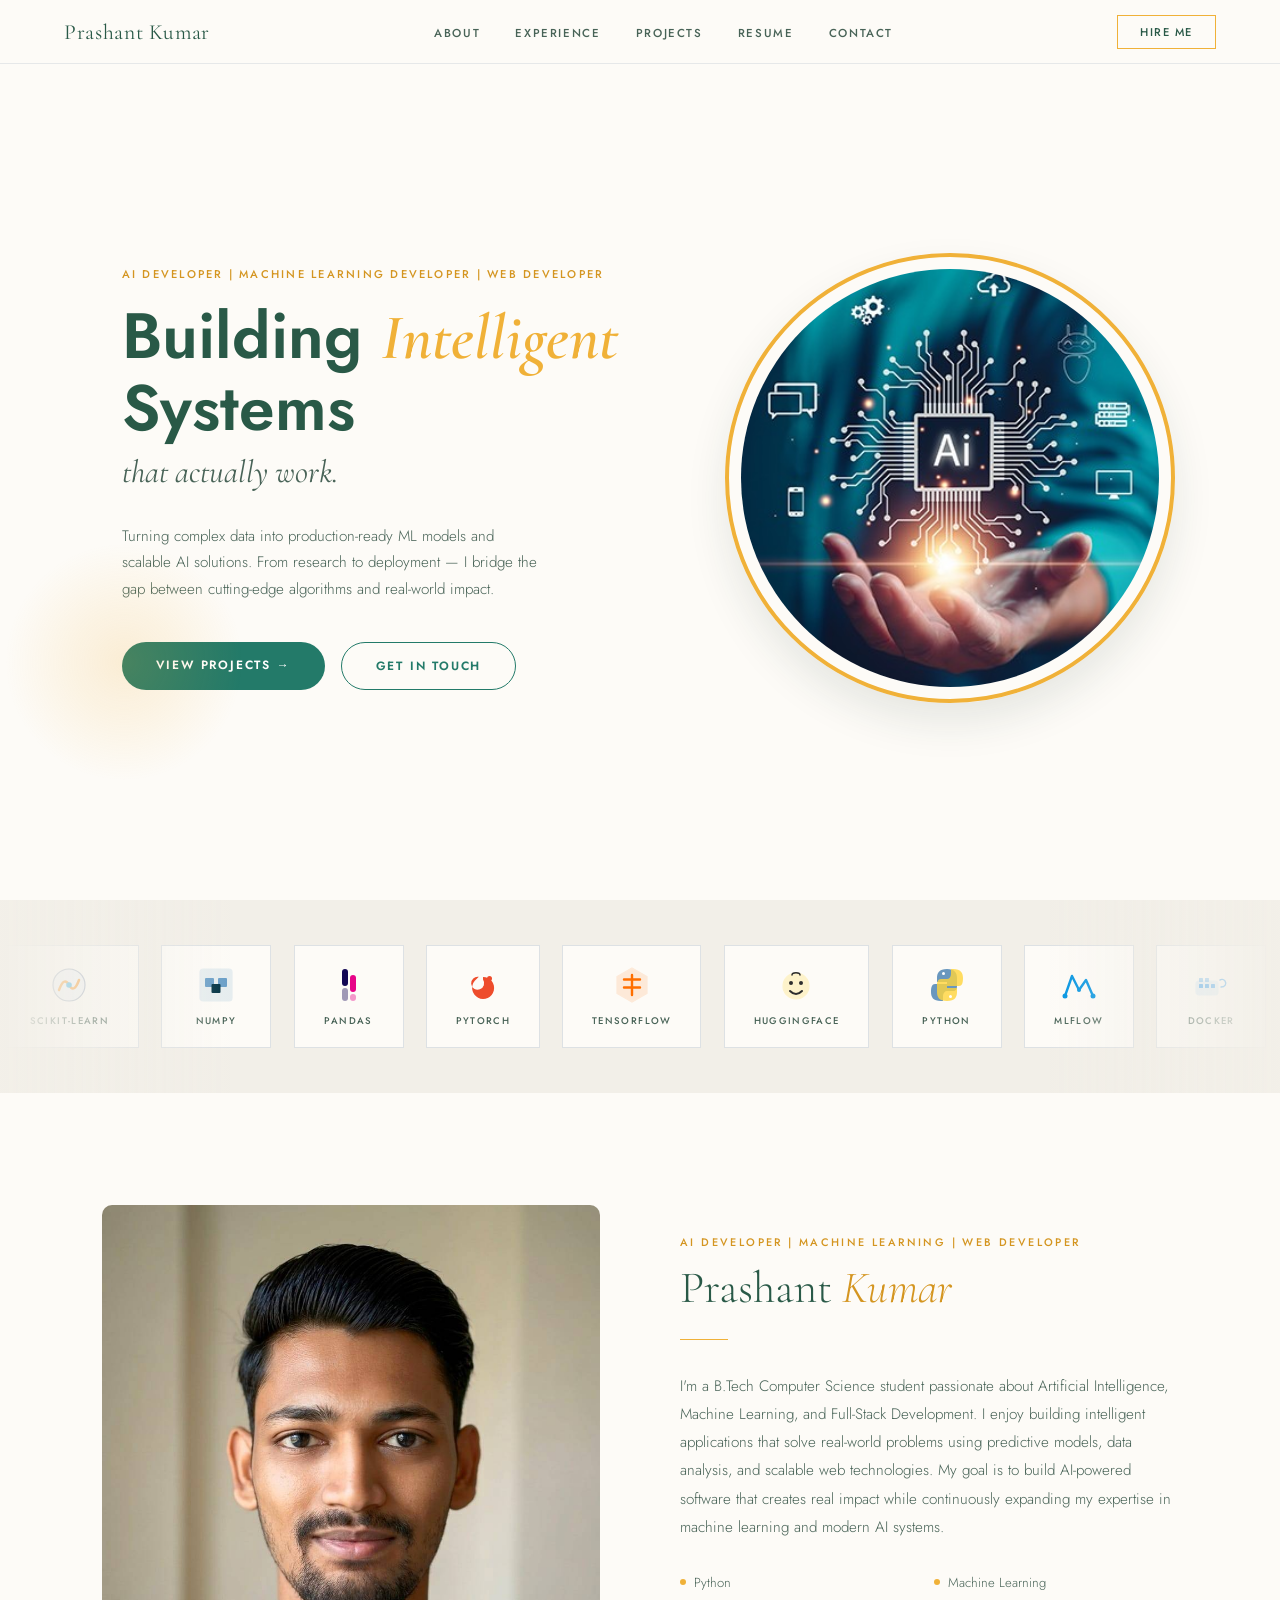
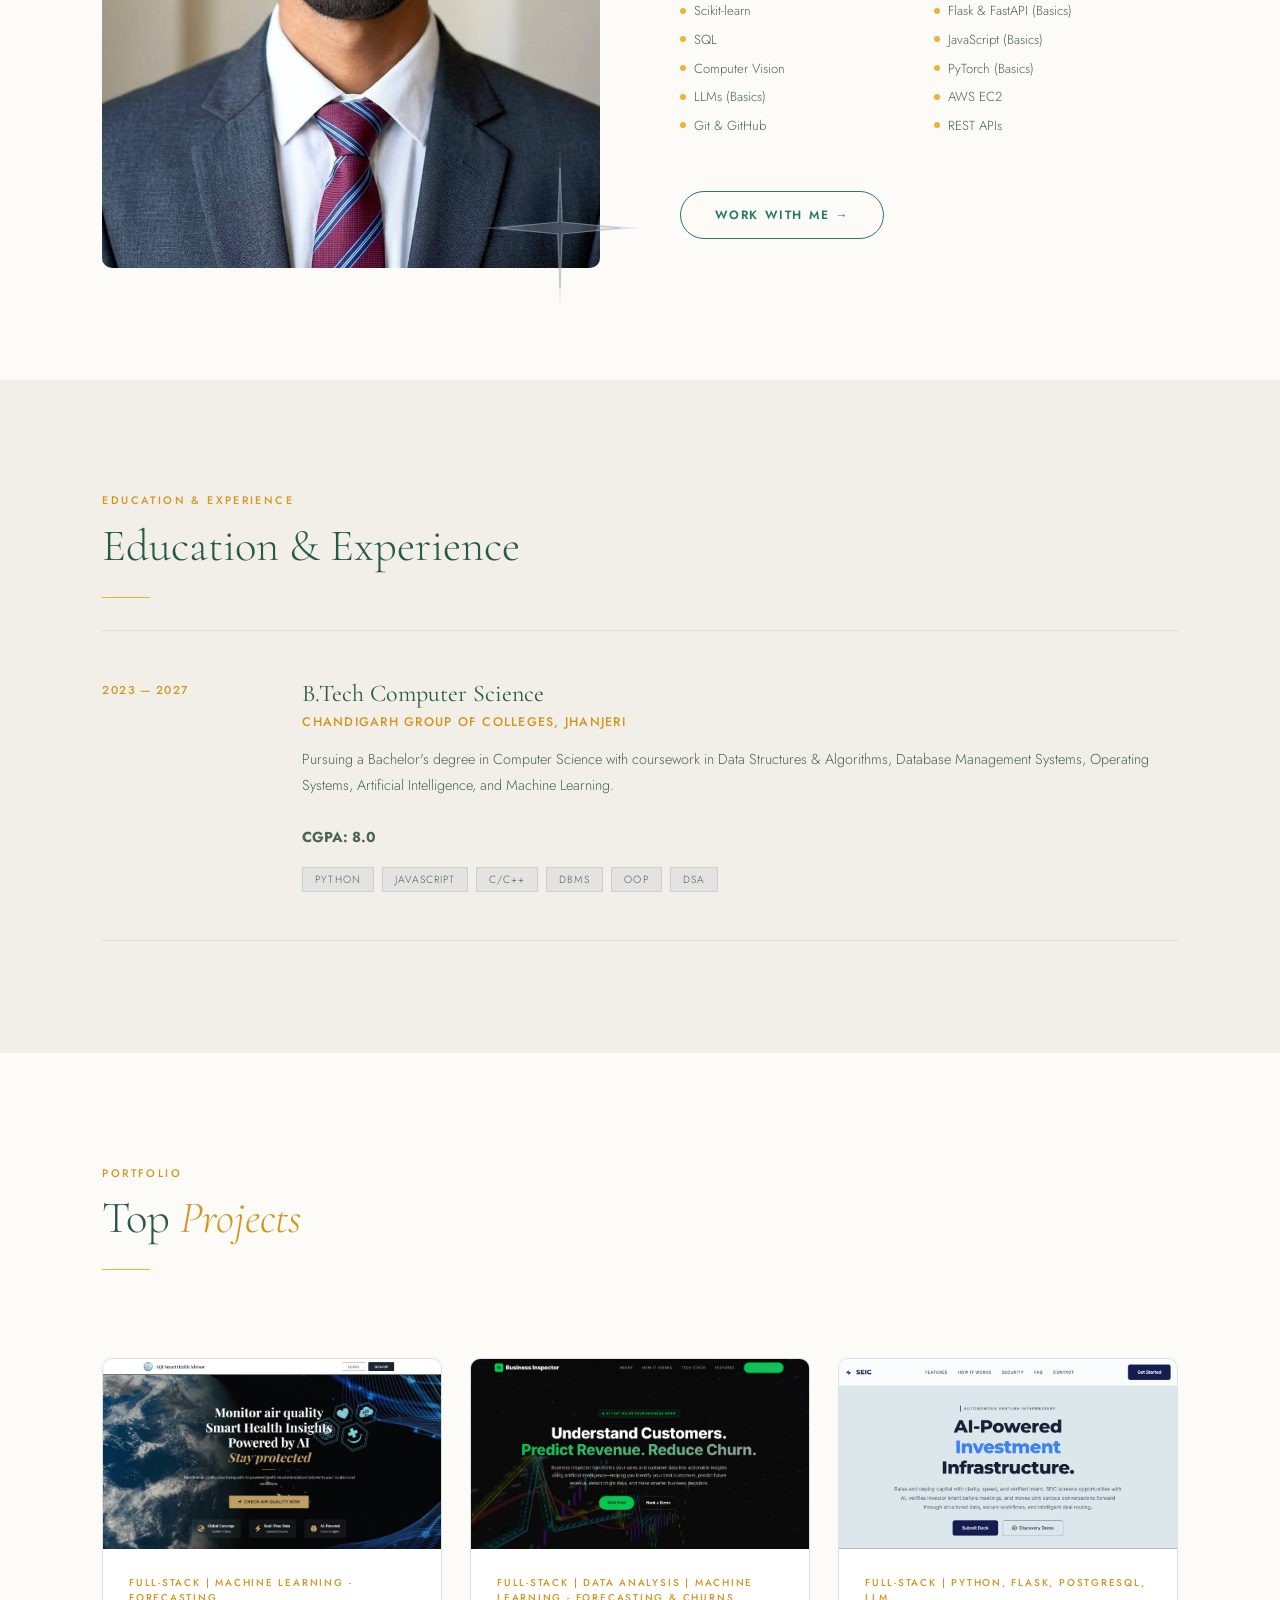
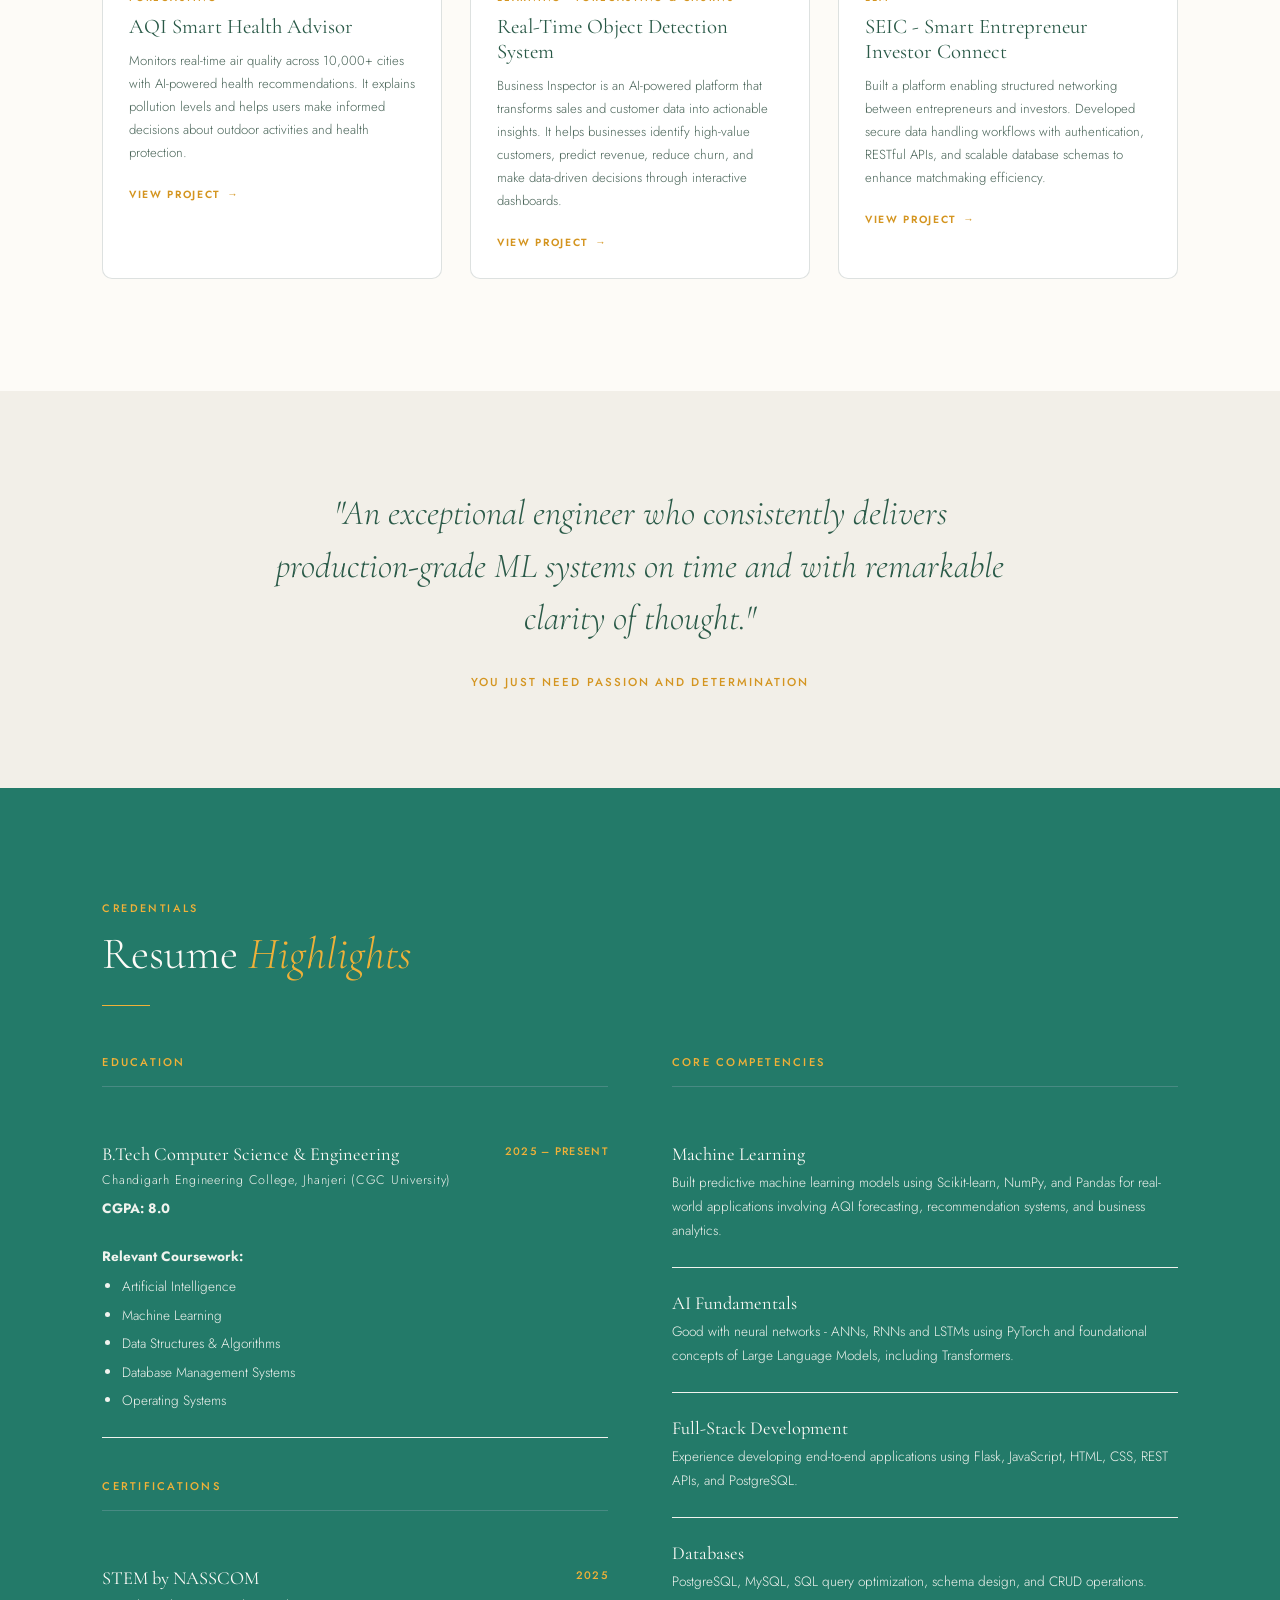
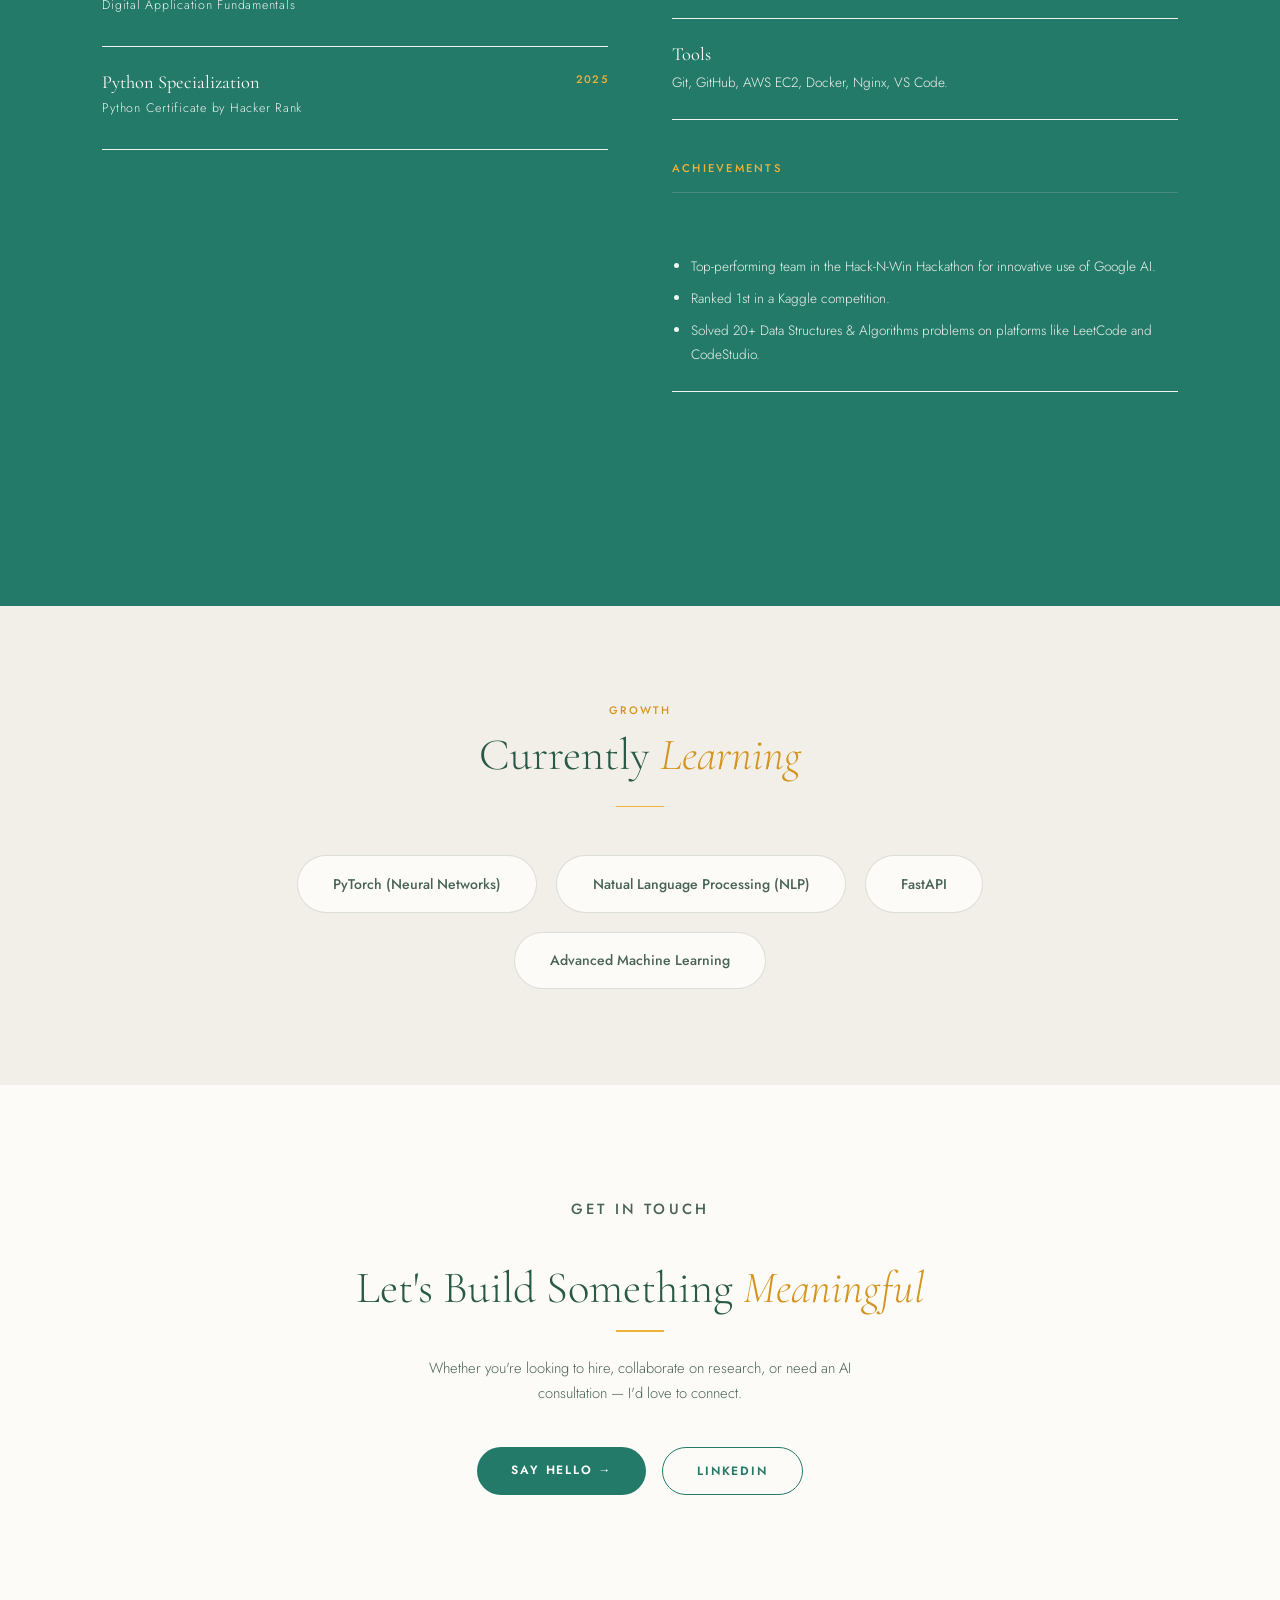
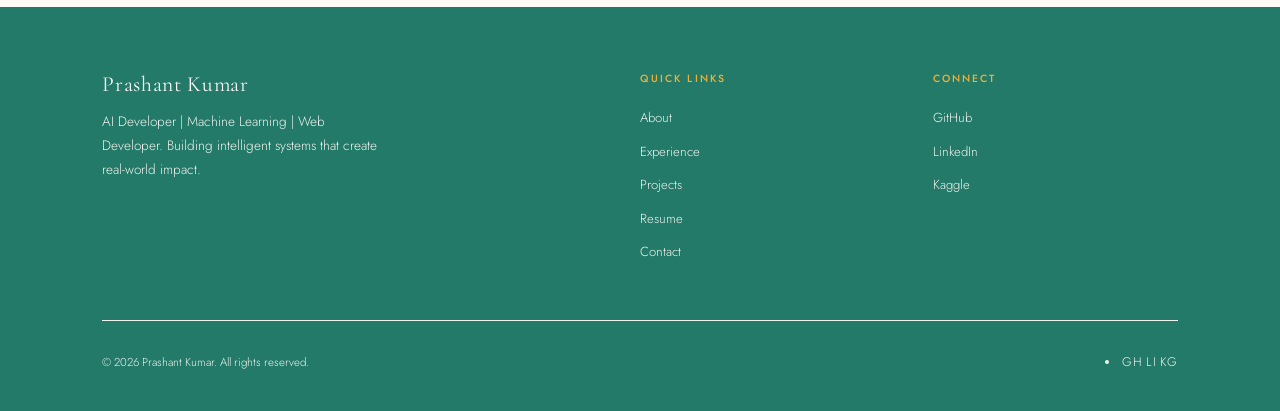
==== commit b9007a48: "updated portfolio" ====
--- a/portfolio.html
+++ b/portfolio.html
@@ -1,654 +1,626 @@
-<!DOCTYPE html>
-<html lang="en">
-<head>
-  <meta charset="UTF-8" />
-  <meta name="viewport" content="width=device-width, initial-scale=1.0" />
-  <title>Prashant Kumar | Portfolio</title>
-  <link rel="stylesheet" href="portfolio.css?v=2"/>
-  <script src="portfolio.js" defer></script>
-  <link href="https://fonts.googleapis.com/css2?family=Cormorant+Garamond:ital,wght@0,300;0,400;0,600;1,300;1,400&family=Jost:wght@300;400;500;600&display=swap" rel="stylesheet" />
-
-</head>
-<body>
-
-  <!-- ── NAV ───────────────────────────────── -->
-  <nav id="navbar">
-    <a href="#" class="nav-logo">Prashant Kumar</a>
-    <ul class="nav-links" id="navLinks">
-      <li><a href="#about">About</a></li>
-      <li><a href="#experience">Experience</a></li>
-      <li><a href="#projects">Projects</a></li>
-      <li><a href="#resume">Resume</a></li>
-      <li><a href="#contact">Contact</a></li>
-    </ul>
-    <a href="#contact" class="nav-cta">Hire Me</a>
-    <div class="nav-toggle" id="navToggle" aria-label="Toggle menu">
-      <span></span><span></span><span></span>
-    </div>
-  </nav>
-
-  <!-- ── HERO ──────────────────────────────── -->
-  <section class="hero" id="home">
-    <div class="hero-left">
-      <p class="hero-eyebrow">AI Developer | Machine Learning Developer | Web Developer</p>
-      <h1 class="hero-heading">
-        Building <em>Intelligent</em><br>Systems
-      </h1>
-      <p class="hero-sub">that actually work.</p>
-      <p class="hero-desc">
-        Turning complex data into production-ready ML models and scalable AI solutions. From research to deployment — I bridge the gap between cutting-edge algorithms and real-world impact.
-      </p>
-      <div class="hero-btns">
-        <a href="#projects" class="btn-primary">View Projects →</a>
-        <a href="#contact" class="btn-secondary">Get in Touch</a>
-      </div>
-      <div class="hero-burst"></div>
-    </div>
-    <div class="hero-right">
-      <div class="hero-img-wrap">
-        <img src="images/hero_img1.jpg">
-      </div>
-    </div>
-  </section>
-
-  <!-- ── TECH MARQUEE ────────────────────────── -->
-  <div class="tech-strip">
-    <div class="tech-track" id="techTrack">
-
-      <!-- === SET 1 === -->
-      <!-- Scikit-learn -->
-      <div class="tech-badge">
-        <svg viewBox="0 0 40 40" fill="none" xmlns="http://www.w3.org/2000/svg">
-          <circle cx="20" cy="20" r="16" fill="#EDF2F7" stroke="#A0AEC0" stroke-width="1.2"/>
-          <path d="M10 25 Q15 11 20 20 Q25 29 30 15" stroke="#F7931E" stroke-width="2.5" fill="none" stroke-linecap="round"/>
-          <circle cx="20" cy="20" r="2.8" fill="#29ABE2"/>
-        </svg>
-        <span>Scikit-Learn</span>
-      </div>
-      <!-- NumPy -->
-      <div class="tech-badge">
-        <svg viewBox="0 0 40 40" fill="none" xmlns="http://www.w3.org/2000/svg">
-          <rect x="4" y="4" width="32" height="32" rx="3" fill="#4B8BBE" opacity="0.12" stroke="#4B8BBE" stroke-width="1.2"/>
-          <rect x="9" y="13" width="9" height="9" rx="1" fill="#4B8BBE" opacity="0.8"/>
-          <rect x="22" y="13" width="9" height="9" rx="1" fill="#4B8BBE" opacity="0.8"/>
-          <rect x="15.5" y="19" width="9" height="9" rx="1" fill="#013243"/>
-        </svg>
-        <span>NumPy</span>
-      </div>
-      <!-- Pandas -->
-      <div class="tech-badge">
-        <svg viewBox="0 0 40 40" fill="none" xmlns="http://www.w3.org/2000/svg">
-          <rect x="13" y="4" width="6" height="17" rx="3" fill="#130754"/>
-          <rect x="21" y="10" width="6" height="17" rx="3" fill="#E70488"/>
-          <rect x="13" y="23" width="6" height="13" rx="3" fill="#130754" opacity="0.4"/>
-          <rect x="21" y="29" width="6" height="7" rx="3" fill="#E70488" opacity="0.4"/>
-        </svg>
-        <span>Pandas</span>
-      </div>
-      <!-- PyTorch -->
-      <div class="tech-badge">
-        <svg viewBox="0 0 40 40" fill="none" xmlns="http://www.w3.org/2000/svg">
-          <path d="M20 4 L20 12 A11 11 0 1 1 11.8 15.8 L15.8 11.8 A6.5 6.5 0 1 0 20 14.5 L20 4Z" fill="#EE4C2C"/>
-          <circle cx="26.5" cy="13.5" r="2.5" fill="#EE4C2C"/>
-        </svg>
-        <span>PyTorch</span>
-      </div>
-      <!-- TensorFlow -->
-      <div class="tech-badge">
-        <svg viewBox="0 0 40 40" fill="none" xmlns="http://www.w3.org/2000/svg">
-          <polygon points="20,3 35,11.5 35,28.5 20,37 5,28.5 5,11.5" fill="#FF6F00" opacity="0.12" stroke="#FF6F00" stroke-width="1.2"/>
-          <path d="M20 10 L20 30 M12 14.5 L28 14.5 M12 22.5 L28 22.5" stroke="#FF6F00" stroke-width="2.4" stroke-linecap="round"/>
-        </svg>
-        <span>TensorFlow</span>
-      </div>
-      <!-- HuggingFace -->
-      <div class="tech-badge">
-        <svg viewBox="0 0 40 40" fill="none" xmlns="http://www.w3.org/2000/svg">
-          <circle cx="20" cy="21" r="13" fill="#FFD21E" opacity="0.2" stroke="#FFD21E" stroke-width="1.2"/>
-          <circle cx="15" cy="18" r="2" fill="#2D2D2D"/>
-          <circle cx="25" cy="18" r="2" fill="#2D2D2D"/>
-          <path d="M14 26 Q20 32 26 26" stroke="#2D2D2D" stroke-width="2" fill="none" stroke-linecap="round"/>
-          <path d="M16 10 C16 7 24 7 24 10" stroke="#2D2D2D" stroke-width="1.5" fill="none" stroke-linecap="round"/>
-        </svg>
-        <span>HuggingFace</span>
-      </div>
-      <!-- Python -->
-      <div class="tech-badge">
-        <svg viewBox="0 0 40 40" fill="none" xmlns="http://www.w3.org/2000/svg">
-          <path d="M20 4C12 4 10 8 10 13L10 17L20 17L20 19L8 19C5 19 4 22 4 27C4 32 6 36 14 36L16 36L16 31C16 28 18 26 20 26L26 26C29 26 30 24 30 21L30 13C30 8 28 4 20 4Z" fill="#3776AB" opacity="0.75"/>
-          <path d="M20 36C28 36 30 32 30 27L30 23L20 23L20 21L32 21C35 21 36 18 36 13C36 8 34 4 26 4L24 4L24 9C24 12 22 14 20 14L14 14C11 14 10 17 10 20L10 27C10 32 12 36 20 36Z" fill="#FFD43B" opacity="0.8"/>
-          <circle cx="16.5" cy="8.5" r="1.5" fill="white"/>
-          <circle cx="23.5" cy="31.5" r="1.5" fill="white"/>
-        </svg>
-        <span>Python</span>
-      </div>
-      <!-- MLflow -->
-      <div class="tech-badge">
-        <svg viewBox="0 0 40 40" fill="none" xmlns="http://www.w3.org/2000/svg">
-          <path d="M6 31 L13 11 L20 25 L27 15 L34 31" stroke="#0194E2" stroke-width="2.4" fill="none" stroke-linecap="round" stroke-linejoin="round"/>
-          <circle cx="6"  cy="31" r="2.5" fill="#0194E2"/>
-          <circle cx="34" cy="31" r="2.5" fill="#0194E2"/>
-          <circle cx="20" cy="25" r="2"   fill="#0194E2"/>
-        </svg>
-        <span>MLflow</span>
-      </div>
-      <!-- Docker -->
-      <div class="tech-badge">
-        <svg viewBox="0 0 40 40" fill="none" xmlns="http://www.w3.org/2000/svg">
-          <rect x="5" y="16" width="22" height="14" rx="3" fill="#2496ED" opacity="0.15" stroke="#2496ED" stroke-width="1.2"/>
-          <rect x="8"  y="19" width="4" height="4" rx="0.5" fill="#2496ED"/>
-          <rect x="14" y="19" width="4" height="4" rx="0.5" fill="#2496ED"/>
-          <rect x="20" y="19" width="4" height="4" rx="0.5" fill="#2496ED"/>
-          <rect x="8"  y="13" width="4" height="4" rx="0.5" fill="#2496ED" opacity="0.6"/>
-          <rect x="14" y="13" width="4" height="4" rx="0.5" fill="#2496ED" opacity="0.6"/>
-          <path d="M30 22 C34 22 36 19 34 16 C33 14 30 14 29 15" stroke="#2496ED" stroke-width="1.4" fill="none" stroke-linecap="round"/>
-        </svg>
-        <span>Docker</span>
-      </div>
-      <!-- Kubernetes -->
-      <div class="tech-badge">
-        <svg viewBox="0 0 40 40" fill="none" xmlns="http://www.w3.org/2000/svg">
-          <polygon points="20,4 34,12 34,28 20,36 6,28 6,12" fill="#326CE5" opacity="0.1" stroke="#326CE5" stroke-width="1.2"/>
-          <circle cx="20" cy="20" r="4" fill="#326CE5"/>
-          <line x1="20" y1="8"  x2="20" y2="16" stroke="#326CE5" stroke-width="2" stroke-linecap="round"/>
-          <line x1="20" y1="24" x2="20" y2="32" stroke="#326CE5" stroke-width="2" stroke-linecap="round"/>
-          <line x1="9"  y1="14" x2="16" y2="18" stroke="#326CE5" stroke-width="2" stroke-linecap="round"/>
-          <line x1="24" y1="22" x2="31" y2="26" stroke="#326CE5" stroke-width="2" stroke-linecap="round"/>
-          <line x1="31" y1="14" x2="24" y2="18" stroke="#326CE5" stroke-width="2" stroke-linecap="round"/>
-          <line x1="16" y1="22" x2="9"  y2="26" stroke="#326CE5" stroke-width="2" stroke-linecap="round"/>
-        </svg>
-        <span>Kubernetes</span>
-      </div>
-      <!-- AWS -->
-      <div class="tech-badge">
-        <svg viewBox="0 0 40 40" fill="none" xmlns="http://www.w3.org/2000/svg">
-          <path d="M12 26 C8 24 6 20 8 16 C9 13 12 11 15 11.5 C16 9 18 7 21 7 C25 7 28 10 28 14 C30 14 33 16 33 19 C33 22 30 24 28 24 L12 24Z" fill="#FF9900" opacity="0.15" stroke="#FF9900" stroke-width="1.2"/>
-          <path d="M10 30 Q20 35 30 30" stroke="#FF9900" stroke-width="2" fill="none" stroke-linecap="round"/>
-          <path d="M27 28 L30 30 L28 33" stroke="#FF9900" stroke-width="1.5" fill="none" stroke-linecap="round" stroke-linejoin="round"/>
-        </svg>
-        <span>AWS</span>
-      </div>
-      <!-- LangChain -->
-      <div class="tech-badge">
-        <svg viewBox="0 0 40 40" fill="none" xmlns="http://www.w3.org/2000/svg">
-          <circle cx="12" cy="20" r="5" fill="none" stroke="#1C3A2F" stroke-width="2"/>
-          <circle cx="28" cy="20" r="5" fill="none" stroke="#1C3A2F" stroke-width="2"/>
-          <line x1="17" y1="20" x2="23" y2="20" stroke="#1C3A2F" stroke-width="2.5" stroke-linecap="round"/>
-          <line x1="7"  y1="20" x2="4"  y2="20" stroke="#1C3A2F" stroke-width="2" stroke-linecap="round"/>
-          <line x1="33" y1="20" x2="36" y2="20" stroke="#1C3A2F" stroke-width="2" stroke-linecap="round"/>
-        </svg>
-        <span>LangChain</span>
-      </div>
-      <!-- FastAPI -->
-      <div class="tech-badge">
-        <svg viewBox="0 0 40 40" fill="none" xmlns="http://www.w3.org/2000/svg">
-          <circle cx="20" cy="20" r="15" fill="#009688" opacity="0.12" stroke="#009688" stroke-width="1.2"/>
-          <path d="M22 8 L14 22 L20 22 L18 32 L26 18 L20 18 Z" fill="#009688"/>
-        </svg>
-        <span>FastAPI</span>
-      </div>
-
-      <!-- === SET 2 (duplicate for seamless loop) === -->
-      <div class="tech-badge">
-        <svg viewBox="0 0 40 40" fill="none" xmlns="http://www.w3.org/2000/svg">
-          <circle cx="20" cy="20" r="16" fill="#EDF2F7" stroke="#A0AEC0" stroke-width="1.2"/>
-          <path d="M10 25 Q15 11 20 20 Q25 29 30 15" stroke="#F7931E" stroke-width="2.5" fill="none" stroke-linecap="round"/>
-          <circle cx="20" cy="20" r="2.8" fill="#29ABE2"/>
-        </svg>
-        <span>Scikit-Learn</span>
-      </div>
-      <div class="tech-badge">
-        <svg viewBox="0 0 40 40" fill="none" xmlns="http://www.w3.org/2000/svg">
-          <rect x="4" y="4" width="32" height="32" rx="3" fill="#4B8BBE" opacity="0.12" stroke="#4B8BBE" stroke-width="1.2"/>
-          <rect x="9" y="13" width="9" height="9" rx="1" fill="#4B8BBE" opacity="0.8"/>
-          <rect x="22" y="13" width="9" height="9" rx="1" fill="#4B8BBE" opacity="0.8"/>
-          <rect x="15.5" y="19" width="9" height="9" rx="1" fill="#013243"/>
-        </svg>
-        <span>NumPy</span>
-      </div>
-      <div class="tech-badge">
-        <svg viewBox="0 0 40 40" fill="none" xmlns="http://www.w3.org/2000/svg">
-          <rect x="13" y="4" width="6" height="17" rx="3" fill="#130754"/>
-          <rect x="21" y="10" width="6" height="17" rx="3" fill="#E70488"/>
-          <rect x="13" y="23" width="6" height="13" rx="3" fill="#130754" opacity="0.4"/>
-          <rect x="21" y="29" width="6" height="7" rx="3" fill="#E70488" opacity="0.4"/>
-        </svg>
-        <span>Pandas</span>
-      </div>
-      <div class="tech-badge">
-        <svg viewBox="0 0 40 40" fill="none" xmlns="http://www.w3.org/2000/svg">
-          <path d="M20 4 L20 12 A11 11 0 1 1 11.8 15.8 L15.8 11.8 A6.5 6.5 0 1 0 20 14.5 L20 4Z" fill="#EE4C2C"/>
-          <circle cx="26.5" cy="13.5" r="2.5" fill="#EE4C2C"/>
-        </svg>
-        <span>PyTorch</span>
-      </div>
-      <div class="tech-badge">
-        <svg viewBox="0 0 40 40" fill="none" xmlns="http://www.w3.org/2000/svg">
-          <polygon points="20,3 35,11.5 35,28.5 20,37 5,28.5 5,11.5" fill="#FF6F00" opacity="0.12" stroke="#FF6F00" stroke-width="1.2"/>
-          <path d="M20 10 L20 30 M12 14.5 L28 14.5 M12 22.5 L28 22.5" stroke="#FF6F00" stroke-width="2.4" stroke-linecap="round"/>
-        </svg>
-        <span>TensorFlow</span>
-      </div>
-      <div class="tech-badge">
-        <svg viewBox="0 0 40 40" fill="none" xmlns="http://www.w3.org/2000/svg">
-          <circle cx="20" cy="21" r="13" fill="#FFD21E" opacity="0.2" stroke="#FFD21E" stroke-width="1.2"/>
-          <circle cx="15" cy="18" r="2" fill="#2D2D2D"/>
-          <circle cx="25" cy="18" r="2" fill="#2D2D2D"/>
-          <path d="M14 26 Q20 32 26 26" stroke="#2D2D2D" stroke-width="2" fill="none" stroke-linecap="round"/>
-          <path d="M16 10 C16 7 24 7 24 10" stroke="#2D2D2D" stroke-width="1.5" fill="none" stroke-linecap="round"/>
-        </svg>
-        <span>HuggingFace</span>
-      </div>
-      <div class="tech-badge">
-        <svg viewBox="0 0 40 40" fill="none" xmlns="http://www.w3.org/2000/svg">
-          <path d="M20 4C12 4 10 8 10 13L10 17L20 17L20 19L8 19C5 19 4 22 4 27C4 32 6 36 14 36L16 36L16 31C16 28 18 26 20 26L26 26C29 26 30 24 30 21L30 13C30 8 28 4 20 4Z" fill="#3776AB" opacity="0.75"/>
-          <path d="M20 36C28 36 30 32 30 27L30 23L20 23L20 21L32 21C35 21 36 18 36 13C36 8 34 4 26 4L24 4L24 9C24 12 22 14 20 14L14 14C11 14 10 17 10 20L10 27C10 32 12 36 20 36Z" fill="#FFD43B" opacity="0.8"/>
-          <circle cx="16.5" cy="8.5" r="1.5" fill="white"/>
-          <circle cx="23.5" cy="31.5" r="1.5" fill="white"/>
-        </svg>
-        <span>Python</span>
-      </div>
-      <div class="tech-badge">
-        <svg viewBox="0 0 40 40" fill="none" xmlns="http://www.w3.org/2000/svg">
-          <path d="M6 31 L13 11 L20 25 L27 15 L34 31" stroke="#0194E2" stroke-width="2.4" fill="none" stroke-linecap="round" stroke-linejoin="round"/>
-          <circle cx="6"  cy="31" r="2.5" fill="#0194E2"/>
-          <circle cx="34" cy="31" r="2.5" fill="#0194E2"/>
-          <circle cx="20" cy="25" r="2"   fill="#0194E2"/>
-        </svg>
-        <span>MLflow</span>
-      </div>
-      <div class="tech-badge">
-        <svg viewBox="0 0 40 40" fill="none" xmlns="http://www.w3.org/2000/svg">
-          <rect x="5" y="16" width="22" height="14" rx="3" fill="#2496ED" opacity="0.15" stroke="#2496ED" stroke-width="1.2"/>
-          <rect x="8"  y="19" width="4" height="4" rx="0.5" fill="#2496ED"/>
-          <rect x="14" y="19" width="4" height="4" rx="0.5" fill="#2496ED"/>
-          <rect x="20" y="19" width="4" height="4" rx="0.5" fill="#2496ED"/>
-          <rect x="8"  y="13" width="4" height="4" rx="0.5" fill="#2496ED" opacity="0.6"/>
-          <rect x="14" y="13" width="4" height="4" rx="0.5" fill="#2496ED" opacity="0.6"/>
-          <path d="M30 22 C34 22 36 19 34 16 C33 14 30 14 29 15" stroke="#2496ED" stroke-width="1.4" fill="none" stroke-linecap="round"/>
-        </svg>
-        <span>Docker</span>
-      </div>
-      <div class="tech-badge">
-        <svg viewBox="0 0 40 40" fill="none" xmlns="http://www.w3.org/2000/svg">
-          <polygon points="20,4 34,12 34,28 20,36 6,28 6,12" fill="#326CE5" opacity="0.1" stroke="#326CE5" stroke-width="1.2"/>
-          <circle cx="20" cy="20" r="4" fill="#326CE5"/>
-          <line x1="20" y1="8"  x2="20" y2="16" stroke="#326CE5" stroke-width="2" stroke-linecap="round"/>
-          <line x1="20" y1="24" x2="20" y2="32" stroke="#326CE5" stroke-width="2" stroke-linecap="round"/>
-          <line x1="9"  y1="14" x2="16" y2="18" stroke="#326CE5" stroke-width="2" stroke-linecap="round"/>
-          <line x1="24" y1="22" x2="31" y2="26" stroke="#326CE5" stroke-width="2" stroke-linecap="round"/>
-          <line x1="31" y1="14" x2="24" y2="18" stroke="#326CE5" stroke-width="2" stroke-linecap="round"/>
-          <line x1="16" y1="22" x2="9"  y2="26" stroke="#326CE5" stroke-width="2" stroke-linecap="round"/>
-        </svg>
-        <span>Kubernetes</span>
-      </div>
-      <div class="tech-badge">
-        <svg viewBox="0 0 40 40" fill="none" xmlns="http://www.w3.org/2000/svg">
-          <path d="M12 26 C8 24 6 20 8 16 C9 13 12 11 15 11.5 C16 9 18 7 21 7 C25 7 28 10 28 14 C30 14 33 16 33 19 C33 22 30 24 28 24 L12 24Z" fill="#FF9900" opacity="0.15" stroke="#FF9900" stroke-width="1.2"/>
-          <path d="M10 30 Q20 35 30 30" stroke="#FF9900" stroke-width="2" fill="none" stroke-linecap="round"/>
-          <path d="M27 28 L30 30 L28 33" stroke="#FF9900" stroke-width="1.5" fill="none" stroke-linecap="round" stroke-linejoin="round"/>
-        </svg>
-        <span>AWS</span>
-      </div>
-      <div class="tech-badge">
-        <svg viewBox="0 0 40 40" fill="none" xmlns="http://www.w3.org/2000/svg">
-          <circle cx="12" cy="20" r="5" fill="none" stroke="#1C3A2F" stroke-width="2"/>
-          <circle cx="28" cy="20" r="5" fill="none" stroke="#1C3A2F" stroke-width="2"/>
-          <line x1="17" y1="20" x2="23" y2="20" stroke="#1C3A2F" stroke-width="2.5" stroke-linecap="round"/>
-          <line x1="7"  y1="20" x2="4"  y2="20" stroke="#1C3A2F" stroke-width="2" stroke-linecap="round"/>
-          <line x1="33" y1="20" x2="36" y2="20" stroke="#1C3A2F" stroke-width="2" stroke-linecap="round"/>
-        </svg>
-        <span>LangChain</span>
-      </div>
-      <div class="tech-badge">
-        <svg viewBox="0 0 40 40" fill="none" xmlns="http://www.w3.org/2000/svg">
-          <circle cx="20" cy="20" r="15" fill="#009688" opacity="0.12" stroke="#009688" stroke-width="1.2"/>
-          <path d="M22 8 L14 22 L20 22 L18 32 L26 18 L20 18 Z" fill="#009688"/>
-        </svg>
-        <span>FastAPI</span>
-      </div>
-
-    </div>
-  </div>
-
-  <!-- ── ABOUT ──────────────────────────────── -->
-  <section class="about" id="about">
-    <div class="about-img-wrap reveal">
-      <img src="images/profile_photo.jpg">
-      <div class="about-burst"></div>
-    </div>
-    <div class="about-content reveal">
-      <p class="section-label">AI Developer | Machine Learning | Web Developer</p>
-      <h2 class="section-title">Prashant <em>Kumar</em></h2>
-      <div class="divider"></div>
-      <p class="about-body">
-        I'm a B.Tech Computer Science student passionate about Artificial Intelligence, Machine Learning, and Full-Stack Development. I enjoy building intelligent applications that solve real-world problems using predictive models, data analysis, and scalable web technologies. My goal is to build AI-powered software that creates real impact while continuously expanding my expertise in machine learning and modern AI systems.
-      </p>
-      <div class="skills-grid">
-        <div class="skill-item">Python</div>
-        <div class="skill-item">Machine Learning</div>
-        <div class="skill-item">Scikit-learn</div>
-        <div class="skill-item">Flask &amp; FastAPI (Basics)</div>
-        <div class="skill-item">SQL</div>
-        <div class="skill-item">JavaScript (Basics)</div>
-        <div class="skill-item">Computer Vision</div>
-        <div class="skill-item">PyTorch (Basics)</div>
-        <div class="skill-item">LLMs (Basics)</div>
-        <div class="skill-item">AWS EC2</div>
-        <div class="skill-item">Git &amp; GitHub</div>
-        <div class="skill-item">REST APIs</div>
-      </div>
-      <a href="#contact" class="btn-secondary" style="margin-top:1.5rem;display:inline-block;">Work with me →</a>
-    </div>
-  </section>
-
-  <!-- ── EXPERIENCE ─────────────────────────── -->
-  <section class="experience" id="experience">
-    <p class="section-label reveal">Education &amp; Experience</p>
-    <h2 class="section-title reveal">Education &amp; Experience</h2>
-    <div class="divider reveal"></div>
-
-    <div class="exp-grid">
-      <div class="exp-item reveal">
-        <div class="exp-date">2023 — 2027</div>
-        <div class="exp-right">
-          <div class="exp-role">B.Tech Computer Science</div>
-          <div class="exp-company">Chandigarh Group of Colleges, Jhanjeri</div>
-          <p class="exp-desc">Pursuing a Bachelor's degree in Computer Science with coursework in Data Structures &amp; Algorithms, Database Management Systems, Operating Systems, Artificial Intelligence, and Machine Learning. <br><br><strong>CGPA: 8.0</strong></p>
-          <div class="exp-tags">
-            <span class="exp-tag">Python</span>
-            <span class="exp-tag">JavaScript</span>
-            <span class="exp-tag">C/C++</span>
-            <span class="exp-tag">DBMS</span>
-            <span class="exp-tag">OOP</span>
-            <span class="exp-tag">DSA</span>
-          </div>
-        </div>
-      </div>
-
-      <!-- <div class="exp-item reveal">
-        <div class="exp-date">2023 — Present</div>
-        <div class="exp-right">
-          <div class="exp-role">Freelance Full-Stack Developer</div>
-          <div class="exp-company">Self-Employed</div>
-          <p class="exp-desc">Building and deploying responsive, database-driven web applications and REST APIs. Implementing user authentication, data models, and scalable architectures.</p>
-          <div class="exp-tags">
-            <span class="exp-tag">React</span>
-            <span class="exp-tag">Node.js</span>
-            <span class="exp-tag">Express</span>
-            <span class="exp-tag">MongoDB</span>
-            <span class="exp-tag">JWT</span>
-            <span class="exp-tag">Git</span>
-          </div>
-        </div>
-      </div> -->
-    </div>
-  </section>
-
-  <!-- ── PROJECTS ───────────────────────────── -->
-  <section class="projects" id="projects">
-    <div class="projects-header reveal">
-      <div>
-        <p class="section-label">Portfolio</p>
-        <h2 class="section-title">Top <em>Projects</em></h2>
-        <div class="divider"></div>
-      </div>
-    </div>
-
-    <!-- ── 3 always-visible cards ── -->
-    <div class="projects-grid">
-      <div class="project-card reveal">
-        <div class="project-img">
-          <img src="images/aqi_project.jpg">
-        </div>
-        <div class="project-body">
-          <p class="project-category">Full-Stack | Machine Learning - Forecasting</p>
-          <h3 class="project-title">AQI Smart Health Advisor</h3>
-          <p class="project-desc">Monitors real-time air quality across 10,000+ cities with AI-powered health recommendations. It explains pollution levels and helps users make informed decisions about outdoor activities and health protection.</p>
-          <a href="https://aqi.prashantbuilds.in/" target="_blank" rel="noopener" class="project-link">View project</a>
-        </div>
-      </div>
-
-      <div class="project-card reveal">
-        <div class="project-img">
-          <img src="images/business_inspector_project.jpg">
-        </div>
-        <div class="project-body">
-          <p class="project-category">Full-Stack | Data Analysis | Machine Learning - Forecasting & Churns</p>
-          <h3 class="project-title">Real-Time Object Detection System</h3>
-          <p class="project-desc">Business Inspector is an AI-powered platform that transforms sales and customer data into actionable insights. It helps businesses identify high-value customers, predict revenue, reduce churn, and make data-driven decisions through interactive dashboards.</p>
-          <a href="https://inspector.prashantbuilds.in/" target="_blank" rel="noopener" class="project-link">View project</a>
-        </div>
-      </div>
-<!-- currently i have onlhy two project show that why I am making other project div comment. Do not delete these -->
-      <!-- <div class="project-card reveal">
-        <div class="project-img">
-          <div class="project-img-placeholder" style="height:100%;font-size:0.85rem;font-family:var(--font-body);color:var(--bark-dk);">Project image</div>
-        </div>
-        <div class="project-body">
-          <p class="project-category">Time Series · Forecasting</p>
-          <h3 class="project-title">Demand Forecasting at Scale</h3>
-          <p class="project-desc">Designed a multi-step forecasting system using Temporal Fusion Transformer, reducing forecast error by 28% vs. traditional ARIMA models across 10K SKUs.</p>
-          <a href="#" class="project-link">View project</a>
-        </div>
-      </div>
-    </div>
-
-    ── extra projects (hidden until expanded) ──
-    <div class="projects-extra" id="projectsExtra">
-      <div class="project-card reveal-extra">
-        <div class="project-img">
-          <div class="project-img-placeholder" style="height:100%;font-size:0.85rem;font-family:var(--font-body);color:var(--bark-dk);">Project image</div>
-        </div>
-        <div class="project-body">
-          <p class="project-category">MLOps · Infrastructure</p>
-          <h3 class="project-title">Automated ML Training Platform</h3>
-          <p class="project-desc">Built a self-service training platform on AWS using SageMaker Pipelines, reducing experiment setup time from days to minutes for a team of 12 data scientists.</p>
-          <a href="#" class="project-link">View project</a>
-        </div>
-      </div>
-
-      <div class="project-card reveal-extra">
-        <div class="project-img">
-          <div class="project-img-placeholder" style="height:100%;font-size:0.85rem;font-family:var(--font-body);color:var(--bark-dk);">Project image</div>
-        </div>
-        <div class="project-body">
-          <p class="project-category">Recommender System</p>
-          <h3 class="project-title">Personalized Content Engine</h3>
-          <p class="project-desc">Developed a two-tower neural recommendation model with real-time feature serving. Increased CTR by 22% in A/B tests across 5M daily active users.</p>
-          <a href="#" class="project-link">View project</a>
-        </div>
-      </div>
-
-      <div class="project-card reveal-extra">
-        <div class="project-img">
-          <div class="project-img-placeholder" style="height:100%;font-size:0.85rem;font-family:var(--font-body);color:var(--bark-dk);">Project image</div>
-        </div>
-        <div class="project-body">
-          <p class="project-category">Speech · Audio</p>
-          <h3 class="project-title">Multilingual Speech Recognition</h3>
-          <p class="project-desc">Fine-tuned Whisper Large-v3 on low-resource Indian languages, achieving 18% WER improvement. Deployed as a real-time transcription API serving 500 req/s.</p>
-          <a href="#" class="project-link">View project</a>
-        </div>
-      </div>
-    </div>
-
-    ── show all / collapse button ──
-    <div class="projects-toggle-wrap">
-      <button class="btn-show-more" id="projectsToggle" aria-expanded="false">
-        <span class="label">Show All Projects</span>
-        <span class="arrow">&#8964;</span>
-      </button>
-    </div> -->
-    </div>
-  </section>
-
-  <!-- ── TESTIMONIAL ────────────────────────── -->
-  <div class="testimonial">
-    <blockquote class="reveal">
-      "An exceptional engineer who consistently delivers production-grade ML systems on time and with remarkable clarity of thought."
-    </blockquote>
-    <cite class="reveal">You just need Passion and Determination</cite>
-  </div>
-
-  <!-- ── RESUME ─────────────────────────────── -->
-  <section class="resume-section" id="resume">
-    <p class="section-label reveal">Credentials</p>
-    <h2 class="section-title reveal">Resume <em>Highlights</em></h2>
-    <div class="divider reveal"></div>
-
-    <div class="resume-inner">
-      <div>
-        <p class="resume-col-title">Education</p>
-        <div class="resume-item reveal">
-          <div class="resume-item-head">
-            <div class="resume-item-title">B.Tech Computer Science &amp; Engineering</div>
-            <div class="resume-item-date">2025 – Present</div>
-          </div>
-          <div class="resume-item-sub">Chandigarh Engineering College, Jhanjeri (CGC University)</div>
-          <div class="resume-item-desc">
-            <strong>CGPA: 8.0</strong><br><br>
-            <strong>Relevant Coursework:</strong>
-            <ul style="padding-left: 1.2rem; margin-top: 0.4rem; list-style-type: disc; color: rgba(253,251,247,0.94);">
-              <li style="margin-bottom: 0.3rem;">Artificial Intelligence</li>
-              <li style="margin-bottom: 0.3rem;">Machine Learning</li>
-              <li style="margin-bottom: 0.3rem;">Data Structures &amp; Algorithms</li>
-              <li style="margin-bottom: 0.3rem;">Database Management Systems</li>
-              <li>Operating Systems</li>
-            </ul>
-          </div>
-        </div>
-
-        <p class="resume-col-title" style="margin-top:2.5rem;">Certifications</p>
-        <div class="resume-item reveal">
-          <div class="resume-item-head">
-            <div class="resume-item-title">AWS Certified ML Specialty</div>
-            <div class="resume-item-date">2023</div>
-          </div>
-          <div class="resume-item-sub">Amazon Web Services</div>
-        </div>
-        <div class="resume-item reveal">
-          <div class="resume-item-head">
-            <div class="resume-item-title">Deep Learning Specialization</div>
-            <div class="resume-item-date">2021</div>
-          </div>
-          <div class="resume-item-sub">Coursera · Andrew Ng</div>
-        </div>
-        <div class="resume-item reveal">
-          <div class="resume-item-head">
-            <div class="resume-item-title">MLOps Specialization</div>
-            <div class="resume-item-date">2022</div>
-          </div>
-          <div class="resume-item-sub">Coursera · DeepLearning.AI</div>
-        </div>
-      </div>
-
-      <div>
-        <p class="resume-col-title">Core Competencies</p>
-        <div class="resume-item reveal">
-          <div class="resume-item-title">Machine Learning</div>
-          <div class="resume-item-desc" style="margin-top:0.4rem;">Built predictive machine learning models using Scikit-learn, NumPy, and Pandas for real-world applications involving AQI forecasting, recommendation systems, and business analytics.</div>
-        </div>
-        <div class="resume-item reveal">
-          <div class="resume-item-title">AI Fundamentals</div>
-          <div class="resume-item-desc" style="margin-top:0.4rem;">Familiar with neural networks using PyTorch and foundational concepts of Large Language Models, including Transformers and Recurrent Neural Networks (RNNs).</div>
-        </div>
-        <div class="resume-item reveal">
-          <div class="resume-item-title">Full-Stack Development</div>
-          <div class="resume-item-desc" style="margin-top:0.4rem;">Experience developing end-to-end applications using Flask, FastAPI, JavaScript, HTML, CSS, REST APIs, and PostgreSQL.</div>
-        </div>
-        <div class="resume-item reveal">
-          <div class="resume-item-title">Databases</div>
-          <div class="resume-item-desc" style="margin-top:0.4rem;">PostgreSQL, MySQL, MongoDB, SQL query optimization, schema design, and CRUD operations.</div>
-        </div>
-        <div class="resume-item reveal">
-          <div class="resume-item-title">Tools</div>
-          <div class="resume-item-desc" style="margin-top:0.4rem;">Git, GitHub, AWS EC2, Docker, Nginx, VS Code.</div>
-        </div>
-
-        <p class="resume-col-title" style="margin-top:2.5rem;">Achievements</p>
-        <div class="resume-item reveal">
-          <div class="resume-item-desc" style="margin-top:0.4rem;">
-            <ul style="padding-left: 1.2rem; margin-top: 0.4rem; list-style-type: disc; color: rgba(253,251,247,0.94);">
-              <li style="margin-bottom: 0.5rem;">Top-performing team in the Hack-N-Win Hackathon for innovative use of Google AI.</li>
-              <li style="margin-bottom: 0.5rem;">Ranked 1st in a Kaggle competition.</li>
-              <li>Solved 200+ Data Structures &amp; Algorithms problems on platforms like LeetCode and CodeStudio.</li>
-            </ul>
-          </div>
-        </div>
-      </div>
-    </div>
-
-    <div class="resume-download reveal">
-      <a href="#" class="btn-outline-light">Download Full Resume →</a>
-    </div>
-  </section>
-
-  <!-- ── CURRENTLY LEARNING ─────────────────── -->
-  <section class="learning-section" id="learning">
-    <div class="learning-inner reveal">
-      <p class="section-label">Growth</p>
-      <h2 class="section-title">Currently <em>Learning</em></h2>
-      <div class="divider" style="margin: 0 auto 2.5rem;"></div>
-      
-      <div class="learning-grid">
-        <div class="learning-card">PyTorch (Neural Networks)</div>
-        <div class="learning-card">Large Language Models (Transformers &amp; RNNs)</div>
-        <div class="learning-card">FastAPI</div>
-        <div class="learning-card">Advanced Machine Learning</div>
-        <div class="learning-card">AI Deployment on AWS</div>
-      </div>
-    </div>
-  </section>
-
-  <!-- ── CONTACT CTA ────────────────────────── -->
-  <section class="contact-cta" id="contact">
-    <p class="section-label reveal">Get in Touch</p>
-    <h2 class="section-title reveal">Let's Build Something <em>Meaningful</em></h2>
-    <div class="divider" style="margin:0 auto 1.5rem;"></div>
-    <p class="reveal">Whether you're looking to hire, collaborate on research, or need an AI consultation — I'd love to connect.</p>
-    <div class="hero-btns" style="justify-content:center;" class="reveal">
-      <a href="mailto:you@email.com" class="btn-primary">Say Hello →</a>
-      <a href="https://www.linkedin.com/in/itsprashantkumar/" target="_blank" rel="noopener" class="btn-secondary">LinkedIn</a>
-    </div>
-  </section>
-
-  <!-- ── FOOTER ─────────────────────────────── -->
-  <footer>
-    <div class="footer-inner">
-      <div class="footer-brand">
-        <div class="nav-logo">Prashant Kumar</div>
-        <p>AI Developer | Machine Learning | Web Developer. Building intelligent systems that create real-world impact.</p>
-      </div>
-      <div class="footer-col">
-        <h4>Quick Links</h4>
-        <ul>
-          <li><a href="#about">About</a></li>
-          <li><a href="#experience">Experience</a></li>
-          <li><a href="#projects">Projects</a></li>
-          <li><a href="#resume">Resume</a></li>
-          <li><a href="#contact">Contact</a></li>
-        </ul>
-      </div>
-      <div class="footer-col">
-        <h4>Connect</h4>
-        <ul>
-          <li><a href="https://github.com/Prashant-Kumar-Codes" target="_blank" rel="noopener">GitHub</a></li>
-          <li><a href="https://www.linkedin.com/in/itsprashantkumar/" target="_blank" rel="noopener">LinkedIn</a></li>
-          <li><a href="https://www.kaggle.com/prashantkdev1" target="_blank" rel="noopener">Kaggle</a></li>
-          <li><a href="#">Twitter / X</a></li>
-        </ul>
-      </div>
-    </div>
-    <div class="footer-bottom">
-      <span>© 2026 Prashant Kumar. All rights reserved.</span>
-      <div class="footer-socials">
-        <a href="#">GH</a>
-        <a href="#">LI</a>
-        <a href="#">TW</a>
-      </div>
-    </div>
-  </footer>
-
-</body>
-</html>+<!DOCTYPE html>
+<html lang="en">
+<head>
+  <meta charset="UTF-8" />
+  <meta name="viewport" content="width=device-width, initial-scale=1.0" />
+  <title>Prashant Kumar | Portfolio</title>
+  <link rel="stylesheet" href="portfolio.css?v=2"/>
+  <script src="portfolio.js" defer></script>
+  <link href="https://fonts.googleapis.com/css2?family=Cormorant+Garamond:ital,wght@0,300;0,400;0,600;1,300;1,400&family=Jost:wght@300;400;500;600&display=swap" rel="stylesheet" />
+
+</head>
+<body>
+
+  <!-- ── NAV ───────────────────────────────── -->
+  <nav id="navbar">
+    <a href="#" class="nav-logo">Prashant Kumar</a>
+    <ul class="nav-links" id="navLinks">
+      <li><a href="#about">About</a></li>
+      <li><a href="#experience">Experience</a></li>
+      <li><a href="#projects">Projects</a></li>
+      <li><a href="#resume">Resume</a></li>
+      <li><a href="#contact">Contact</a></li>
+    </ul>
+    <a href="#contact" class="nav-cta">Hire Me</a>
+    <div class="nav-toggle" id="navToggle" aria-label="Toggle menu">
+      <span></span><span></span><span></span>
+    </div>
+  </nav>
+
+  <!-- ── HERO ──────────────────────────────── -->
+  <section class="hero" id="home">
+    <div class="hero-left">
+      <p class="hero-eyebrow">AI Developer | Machine Learning Developer | Web Developer</p>
+      <h1 class="hero-heading">
+        Building <em>Intelligent</em><br>Systems
+      </h1>
+      <p class="hero-sub">that actually work.</p>
+      <p class="hero-desc">
+        Turning complex data into production-ready ML models and scalable AI solutions. From research to deployment — I bridge the gap between cutting-edge algorithms and real-world impact.
+      </p>
+      <div class="hero-btns">
+        <a href="#projects" class="btn-primary">View Projects →</a>
+        <a href="#contact" class="btn-secondary">Get in Touch</a>
+      </div>
+      <div class="hero-burst"></div>
+    </div>
+    <div class="hero-right">
+      <div class="hero-img-wrap">
+        <img src="images/hero_img1.jpg">
+      </div>
+    </div>
+  </section>
+
+  <!-- ── TECH MARQUEE ────────────────────────── -->
+  <div class="tech-strip">
+    <div class="tech-track" id="techTrack">
+
+      <!-- === SET 1 === -->
+      <!-- Scikit-learn -->
+      <div class="tech-badge">
+        <svg viewBox="0 0 40 40" fill="none" xmlns="http://www.w3.org/2000/svg">
+          <circle cx="20" cy="20" r="16" fill="#EDF2F7" stroke="#A0AEC0" stroke-width="1.2"/>
+          <path d="M10 25 Q15 11 20 20 Q25 29 30 15" stroke="#F7931E" stroke-width="2.5" fill="none" stroke-linecap="round"/>
+          <circle cx="20" cy="20" r="2.8" fill="#29ABE2"/>
+        </svg>
+        <span>Scikit-Learn</span>
+      </div>
+      <!-- NumPy -->
+      <div class="tech-badge">
+        <svg viewBox="0 0 40 40" fill="none" xmlns="http://www.w3.org/2000/svg">
+          <rect x="4" y="4" width="32" height="32" rx="3" fill="#4B8BBE" opacity="0.12" stroke="#4B8BBE" stroke-width="1.2"/>
+          <rect x="9" y="13" width="9" height="9" rx="1" fill="#4B8BBE" opacity="0.8"/>
+          <rect x="22" y="13" width="9" height="9" rx="1" fill="#4B8BBE" opacity="0.8"/>
+          <rect x="15.5" y="19" width="9" height="9" rx="1" fill="#013243"/>
+        </svg>
+        <span>NumPy</span>
+      </div>
+      <!-- Pandas -->
+      <div class="tech-badge">
+        <svg viewBox="0 0 40 40" fill="none" xmlns="http://www.w3.org/2000/svg">
+          <rect x="13" y="4" width="6" height="17" rx="3" fill="#130754"/>
+          <rect x="21" y="10" width="6" height="17" rx="3" fill="#E70488"/>
+          <rect x="13" y="23" width="6" height="13" rx="3" fill="#130754" opacity="0.4"/>
+          <rect x="21" y="29" width="6" height="7" rx="3" fill="#E70488" opacity="0.4"/>
+        </svg>
+        <span>Pandas</span>
+      </div>
+      <!-- PyTorch -->
+      <div class="tech-badge">
+        <svg viewBox="0 0 40 40" fill="none" xmlns="http://www.w3.org/2000/svg">
+          <path d="M20 4 L20 12 A11 11 0 1 1 11.8 15.8 L15.8 11.8 A6.5 6.5 0 1 0 20 14.5 L20 4Z" fill="#EE4C2C"/>
+          <circle cx="26.5" cy="13.5" r="2.5" fill="#EE4C2C"/>
+        </svg>
+        <span>PyTorch</span>
+      </div>
+      <!-- TensorFlow -->
+      <div class="tech-badge">
+        <svg viewBox="0 0 40 40" fill="none" xmlns="http://www.w3.org/2000/svg">
+          <polygon points="20,3 35,11.5 35,28.5 20,37 5,28.5 5,11.5" fill="#FF6F00" opacity="0.12" stroke="#FF6F00" stroke-width="1.2"/>
+          <path d="M20 10 L20 30 M12 14.5 L28 14.5 M12 22.5 L28 22.5" stroke="#FF6F00" stroke-width="2.4" stroke-linecap="round"/>
+        </svg>
+        <span>TensorFlow</span>
+      </div>
+      <!-- HuggingFace -->
+      <div class="tech-badge">
+        <svg viewBox="0 0 40 40" fill="none" xmlns="http://www.w3.org/2000/svg">
+          <circle cx="20" cy="21" r="13" fill="#FFD21E" opacity="0.2" stroke="#FFD21E" stroke-width="1.2"/>
+          <circle cx="15" cy="18" r="2" fill="#2D2D2D"/>
+          <circle cx="25" cy="18" r="2" fill="#2D2D2D"/>
+          <path d="M14 26 Q20 32 26 26" stroke="#2D2D2D" stroke-width="2" fill="none" stroke-linecap="round"/>
+          <path d="M16 10 C16 7 24 7 24 10" stroke="#2D2D2D" stroke-width="1.5" fill="none" stroke-linecap="round"/>
+        </svg>
+        <span>HuggingFace</span>
+      </div>
+      <!-- Python -->
+      <div class="tech-badge">
+        <svg viewBox="0 0 40 40" fill="none" xmlns="http://www.w3.org/2000/svg">
+          <path d="M20 4C12 4 10 8 10 13L10 17L20 17L20 19L8 19C5 19 4 22 4 27C4 32 6 36 14 36L16 36L16 31C16 28 18 26 20 26L26 26C29 26 30 24 30 21L30 13C30 8 28 4 20 4Z" fill="#3776AB" opacity="0.75"/>
+          <path d="M20 36C28 36 30 32 30 27L30 23L20 23L20 21L32 21C35 21 36 18 36 13C36 8 34 4 26 4L24 4L24 9C24 12 22 14 20 14L14 14C11 14 10 17 10 20L10 27C10 32 12 36 20 36Z" fill="#FFD43B" opacity="0.8"/>
+          <circle cx="16.5" cy="8.5" r="1.5" fill="white"/>
+          <circle cx="23.5" cy="31.5" r="1.5" fill="white"/>
+        </svg>
+        <span>Python</span>
+      </div>
+      <!-- MLflow -->
+      <div class="tech-badge">
+        <svg viewBox="0 0 40 40" fill="none" xmlns="http://www.w3.org/2000/svg">
+          <path d="M6 31 L13 11 L20 25 L27 15 L34 31" stroke="#0194E2" stroke-width="2.4" fill="none" stroke-linecap="round" stroke-linejoin="round"/>
+          <circle cx="6"  cy="31" r="2.5" fill="#0194E2"/>
+          <circle cx="34" cy="31" r="2.5" fill="#0194E2"/>
+          <circle cx="20" cy="25" r="2"   fill="#0194E2"/>
+        </svg>
+        <span>MLflow</span>
+      </div>
+      <!-- Docker -->
+      <div class="tech-badge">
+        <svg viewBox="0 0 40 40" fill="none" xmlns="http://www.w3.org/2000/svg">
+          <rect x="5" y="16" width="22" height="14" rx="3" fill="#2496ED" opacity="0.15" stroke="#2496ED" stroke-width="1.2"/>
+          <rect x="8"  y="19" width="4" height="4" rx="0.5" fill="#2496ED"/>
+          <rect x="14" y="19" width="4" height="4" rx="0.5" fill="#2496ED"/>
+          <rect x="20" y="19" width="4" height="4" rx="0.5" fill="#2496ED"/>
+          <rect x="8"  y="13" width="4" height="4" rx="0.5" fill="#2496ED" opacity="0.6"/>
+          <rect x="14" y="13" width="4" height="4" rx="0.5" fill="#2496ED" opacity="0.6"/>
+          <path d="M30 22 C34 22 36 19 34 16 C33 14 30 14 29 15" stroke="#2496ED" stroke-width="1.4" fill="none" stroke-linecap="round"/>
+        </svg>
+        <span>Docker</span>
+      </div>
+      <!-- AWS -->
+      <div class="tech-badge">
+        <svg viewBox="0 0 40 40" fill="none" xmlns="http://www.w3.org/2000/svg">
+          <path d="M12 26 C8 24 6 20 8 16 C9 13 12 11 15 11.5 C16 9 18 7 21 7 C25 7 28 10 28 14 C30 14 33 16 33 19 C33 22 30 24 28 24 L12 24Z" fill="#FF9900" opacity="0.15" stroke="#FF9900" stroke-width="1.2"/>
+          <path d="M10 30 Q20 35 30 30" stroke="#FF9900" stroke-width="2" fill="none" stroke-linecap="round"/>
+          <path d="M27 28 L30 30 L28 33" stroke="#FF9900" stroke-width="1.5" fill="none" stroke-linecap="round" stroke-linejoin="round"/>
+        </svg>
+        <span>AWS</span>
+      </div>
+      <!-- LangChain -->
+      <div class="tech-badge">
+        <svg viewBox="0 0 40 40" fill="none" xmlns="http://www.w3.org/2000/svg">
+          <circle cx="12" cy="20" r="5" fill="none" stroke="#1C3A2F" stroke-width="2"/>
+          <circle cx="28" cy="20" r="5" fill="none" stroke="#1C3A2F" stroke-width="2"/>
+          <line x1="17" y1="20" x2="23" y2="20" stroke="#1C3A2F" stroke-width="2.5" stroke-linecap="round"/>
+          <line x1="7"  y1="20" x2="4"  y2="20" stroke="#1C3A2F" stroke-width="2" stroke-linecap="round"/>
+          <line x1="33" y1="20" x2="36" y2="20" stroke="#1C3A2F" stroke-width="2" stroke-linecap="round"/>
+        </svg>
+        <span>LangChain</span>
+      </div>
+      <!-- FastAPI -->
+      <div class="tech-badge">
+        <svg viewBox="0 0 40 40" fill="none" xmlns="http://www.w3.org/2000/svg">
+          <circle cx="20" cy="20" r="15" fill="#009688" opacity="0.12" stroke="#009688" stroke-width="1.2"/>
+          <path d="M22 8 L14 22 L20 22 L18 32 L26 18 L20 18 Z" fill="#009688"/>
+        </svg>
+        <span>FastAPI</span>
+      </div>
+
+      <!-- === SET 2 (duplicate for seamless loop) === -->
+      <div class="tech-badge">
+        <svg viewBox="0 0 40 40" fill="none" xmlns="http://www.w3.org/2000/svg">
+          <circle cx="20" cy="20" r="16" fill="#EDF2F7" stroke="#A0AEC0" stroke-width="1.2"/>
+          <path d="M10 25 Q15 11 20 20 Q25 29 30 15" stroke="#F7931E" stroke-width="2.5" fill="none" stroke-linecap="round"/>
+          <circle cx="20" cy="20" r="2.8" fill="#29ABE2"/>
+        </svg>
+        <span>Scikit-Learn</span>
+      </div>
+      <div class="tech-badge">
+        <svg viewBox="0 0 40 40" fill="none" xmlns="http://www.w3.org/2000/svg">
+          <rect x="4" y="4" width="32" height="32" rx="3" fill="#4B8BBE" opacity="0.12" stroke="#4B8BBE" stroke-width="1.2"/>
+          <rect x="9" y="13" width="9" height="9" rx="1" fill="#4B8BBE" opacity="0.8"/>
+          <rect x="22" y="13" width="9" height="9" rx="1" fill="#4B8BBE" opacity="0.8"/>
+          <rect x="15.5" y="19" width="9" height="9" rx="1" fill="#013243"/>
+        </svg>
+        <span>NumPy</span>
+      </div>
+      <div class="tech-badge">
+        <svg viewBox="0 0 40 40" fill="none" xmlns="http://www.w3.org/2000/svg">
+          <rect x="13" y="4" width="6" height="17" rx="3" fill="#130754"/>
+          <rect x="21" y="10" width="6" height="17" rx="3" fill="#E70488"/>
+          <rect x="13" y="23" width="6" height="13" rx="3" fill="#130754" opacity="0.4"/>
+          <rect x="21" y="29" width="6" height="7" rx="3" fill="#E70488" opacity="0.4"/>
+        </svg>
+        <span>Pandas</span>
+      </div>
+      <div class="tech-badge">
+        <svg viewBox="0 0 40 40" fill="none" xmlns="http://www.w3.org/2000/svg">
+          <path d="M20 4 L20 12 A11 11 0 1 1 11.8 15.8 L15.8 11.8 A6.5 6.5 0 1 0 20 14.5 L20 4Z" fill="#EE4C2C"/>
+          <circle cx="26.5" cy="13.5" r="2.5" fill="#EE4C2C"/>
+        </svg>
+        <span>PyTorch</span>
+      </div>
+      <div class="tech-badge">
+        <svg viewBox="0 0 40 40" fill="none" xmlns="http://www.w3.org/2000/svg">
+          <polygon points="20,3 35,11.5 35,28.5 20,37 5,28.5 5,11.5" fill="#FF6F00" opacity="0.12" stroke="#FF6F00" stroke-width="1.2"/>
+          <path d="M20 10 L20 30 M12 14.5 L28 14.5 M12 22.5 L28 22.5" stroke="#FF6F00" stroke-width="2.4" stroke-linecap="round"/>
+        </svg>
+        <span>TensorFlow</span>
+      </div>
+      <div class="tech-badge">
+        <svg viewBox="0 0 40 40" fill="none" xmlns="http://www.w3.org/2000/svg">
+          <circle cx="20" cy="21" r="13" fill="#FFD21E" opacity="0.2" stroke="#FFD21E" stroke-width="1.2"/>
+          <circle cx="15" cy="18" r="2" fill="#2D2D2D"/>
+          <circle cx="25" cy="18" r="2" fill="#2D2D2D"/>
+          <path d="M14 26 Q20 32 26 26" stroke="#2D2D2D" stroke-width="2" fill="none" stroke-linecap="round"/>
+          <path d="M16 10 C16 7 24 7 24 10" stroke="#2D2D2D" stroke-width="1.5" fill="none" stroke-linecap="round"/>
+        </svg>
+        <span>HuggingFace</span>
+      </div>
+      <div class="tech-badge">
+        <svg viewBox="0 0 40 40" fill="none" xmlns="http://www.w3.org/2000/svg">
+          <path d="M20 4C12 4 10 8 10 13L10 17L20 17L20 19L8 19C5 19 4 22 4 27C4 32 6 36 14 36L16 36L16 31C16 28 18 26 20 26L26 26C29 26 30 24 30 21L30 13C30 8 28 4 20 4Z" fill="#3776AB" opacity="0.75"/>
+          <path d="M20 36C28 36 30 32 30 27L30 23L20 23L20 21L32 21C35 21 36 18 36 13C36 8 34 4 26 4L24 4L24 9C24 12 22 14 20 14L14 14C11 14 10 17 10 20L10 27C10 32 12 36 20 36Z" fill="#FFD43B" opacity="0.8"/>
+          <circle cx="16.5" cy="8.5" r="1.5" fill="white"/>
+          <circle cx="23.5" cy="31.5" r="1.5" fill="white"/>
+        </svg>
+        <span>Python</span>
+      </div>
+      <div class="tech-badge">
+        <svg viewBox="0 0 40 40" fill="none" xmlns="http://www.w3.org/2000/svg">
+          <path d="M6 31 L13 11 L20 25 L27 15 L34 31" stroke="#0194E2" stroke-width="2.4" fill="none" stroke-linecap="round" stroke-linejoin="round"/>
+          <circle cx="6"  cy="31" r="2.5" fill="#0194E2"/>
+          <circle cx="34" cy="31" r="2.5" fill="#0194E2"/>
+          <circle cx="20" cy="25" r="2"   fill="#0194E2"/>
+        </svg>
+        <span>MLflow</span>
+      </div>
+      <div class="tech-badge">
+        <svg viewBox="0 0 40 40" fill="none" xmlns="http://www.w3.org/2000/svg">
+          <rect x="5" y="16" width="22" height="14" rx="3" fill="#2496ED" opacity="0.15" stroke="#2496ED" stroke-width="1.2"/>
+          <rect x="8"  y="19" width="4" height="4" rx="0.5" fill="#2496ED"/>
+          <rect x="14" y="19" width="4" height="4" rx="0.5" fill="#2496ED"/>
+          <rect x="20" y="19" width="4" height="4" rx="0.5" fill="#2496ED"/>
+          <rect x="8"  y="13" width="4" height="4" rx="0.5" fill="#2496ED" opacity="0.6"/>
+          <rect x="14" y="13" width="4" height="4" rx="0.5" fill="#2496ED" opacity="0.6"/>
+          <path d="M30 22 C34 22 36 19 34 16 C33 14 30 14 29 15" stroke="#2496ED" stroke-width="1.4" fill="none" stroke-linecap="round"/>
+        </svg>
+        <span>Docker</span>
+      </div>
+      <div class="tech-badge">
+        <svg viewBox="0 0 40 40" fill="none" xmlns="http://www.w3.org/2000/svg">
+          <path d="M12 26 C8 24 6 20 8 16 C9 13 12 11 15 11.5 C16 9 18 7 21 7 C25 7 28 10 28 14 C30 14 33 16 33 19 C33 22 30 24 28 24 L12 24Z" fill="#FF9900" opacity="0.15" stroke="#FF9900" stroke-width="1.2"/>
+          <path d="M10 30 Q20 35 30 30" stroke="#FF9900" stroke-width="2" fill="none" stroke-linecap="round"/>
+          <path d="M27 28 L30 30 L28 33" stroke="#FF9900" stroke-width="1.5" fill="none" stroke-linecap="round" stroke-linejoin="round"/>
+        </svg>
+        <span>AWS</span>
+      </div>
+      <div class="tech-badge">
+        <svg viewBox="0 0 40 40" fill="none" xmlns="http://www.w3.org/2000/svg">
+          <circle cx="12" cy="20" r="5" fill="none" stroke="#1C3A2F" stroke-width="2"/>
+          <circle cx="28" cy="20" r="5" fill="none" stroke="#1C3A2F" stroke-width="2"/>
+          <line x1="17" y1="20" x2="23" y2="20" stroke="#1C3A2F" stroke-width="2.5" stroke-linecap="round"/>
+          <line x1="7"  y1="20" x2="4"  y2="20" stroke="#1C3A2F" stroke-width="2" stroke-linecap="round"/>
+          <line x1="33" y1="20" x2="36" y2="20" stroke="#1C3A2F" stroke-width="2" stroke-linecap="round"/>
+        </svg>
+        <span>LangChain</span>
+      </div>
+      <div class="tech-badge">
+        <svg viewBox="0 0 40 40" fill="none" xmlns="http://www.w3.org/2000/svg">
+          <circle cx="20" cy="20" r="15" fill="#009688" opacity="0.12" stroke="#009688" stroke-width="1.2"/>
+          <path d="M22 8 L14 22 L20 22 L18 32 L26 18 L20 18 Z" fill="#009688"/>
+        </svg>
+        <span>FastAPI</span>
+      </div>
+
+    </div>
+  </div>
+
+  <!-- ── ABOUT ──────────────────────────────── -->
+  <section class="about" id="about">
+    <div class="about-img-wrap reveal">
+      <img src="images/profile_photo.jpg">
+      <div class="about-burst"></div>
+    </div>
+    <div class="about-content reveal">
+      <p class="section-label">AI Developer | Machine Learning | Web Developer</p>
+      <h2 class="section-title">Prashant <em>Kumar</em></h2>
+      <div class="divider"></div>
+      <p class="about-body">
+        I'm a B.Tech Computer Science student passionate about Artificial Intelligence, Machine Learning, and Full-Stack Development. I enjoy building intelligent applications that solve real-world problems using predictive models, data analysis, and scalable web technologies. My goal is to build AI-powered software that creates real impact while continuously expanding my expertise in machine learning and modern AI systems.
+      </p>
+      <div class="skills-grid">
+        <div class="skill-item">Python</div>
+        <div class="skill-item">Machine Learning</div>
+        <div class="skill-item">Scikit-learn</div>
+        <div class="skill-item">Flask &amp; FastAPI (Basics)</div>
+        <div class="skill-item">SQL</div>
+        <div class="skill-item">JavaScript (Basics)</div>
+        <div class="skill-item">Computer Vision</div>
+        <div class="skill-item">PyTorch (Basics)</div>
+        <div class="skill-item">LLMs (Basics)</div>
+        <div class="skill-item">AWS EC2</div>
+        <div class="skill-item">Git &amp; GitHub</div>
+        <div class="skill-item">REST APIs</div>
+      </div>
+      <a href="#contact" class="btn-secondary" style="margin-top:1.5rem;display:inline-block;">Work with me →</a>
+    </div>
+  </section>
+
+  <!-- ── EXPERIENCE ─────────────────────────── -->
+  <section class="experience" id="experience">
+    <p class="section-label reveal">Education &amp; Experience</p>
+    <h2 class="section-title reveal">Education &amp; Experience</h2>
+    <div class="divider reveal"></div>
+
+    <div class="exp-grid">
+      <div class="exp-item reveal">
+        <div class="exp-date">2023 — 2027</div>
+        <div class="exp-right">
+          <div class="exp-role">B.Tech Computer Science</div>
+          <div class="exp-company">Chandigarh Group of Colleges, Jhanjeri</div>
+          <p class="exp-desc">Pursuing a Bachelor's degree in Computer Science with coursework in Data Structures &amp; Algorithms, Database Management Systems, Operating Systems, Artificial Intelligence, and Machine Learning. <br><br><strong>CGPA: 8.0</strong></p>
+          <div class="exp-tags">
+            <span class="exp-tag">Python</span>
+            <span class="exp-tag">JavaScript</span>
+            <span class="exp-tag">C/C++</span>
+            <span class="exp-tag">DBMS</span>
+            <span class="exp-tag">OOP</span>
+            <span class="exp-tag">DSA</span>
+          </div>
+        </div>
+      </div>
+
+      <!-- <div class="exp-item reveal">
+        <div class="exp-date">2023 — Present</div>
+        <div class="exp-right">
+          <div class="exp-role">Freelance Full-Stack Developer</div>
+          <div class="exp-company">Self-Employed</div>
+          <p class="exp-desc">Building and deploying responsive, database-driven web applications and REST APIs. Implementing user authentication, data models, and scalable architectures.</p>
+          <div class="exp-tags">
+            <span class="exp-tag">React</span>
+            <span class="exp-tag">Node.js</span>
+            <span class="exp-tag">Express</span>
+            <span class="exp-tag">MongoDB</span>
+            <span class="exp-tag">JWT</span>
+            <span class="exp-tag">Git</span>
+          </div>
+        </div>
+      </div> -->
+    </div>
+  </section>
+
+  <!-- ── PROJECTS ───────────────────────────── -->
+  <section class="projects" id="projects">
+    <div class="projects-header reveal">
+      <div>
+        <p class="section-label">Portfolio</p>
+        <h2 class="section-title">Top <em>Projects</em></h2>
+        <div class="divider"></div>
+      </div>
+    </div>
+
+    <!-- ── 3 always-visible cards ── -->
+    <div class="projects-grid">
+      <div class="project-card reveal">
+        <div class="project-img">
+          <img src="images/aqi_project.jpg">
+        </div>
+        <div class="project-body">
+          <p class="project-category">Full-Stack | Machine Learning - Forecasting</p>
+          <h3 class="project-title">AQI Smart Health Advisor</h3>
+          <p class="project-desc">Monitors real-time air quality across 10,000+ cities with AI-powered health recommendations. It explains pollution levels and helps users make informed decisions about outdoor activities and health protection.</p>
+          <a href="https://aqi.prashantbuilds.in/" target="_blank" rel="noopener" class="project-link">View project</a>
+        </div>
+      </div>
+
+      <div class="project-card reveal">
+        <div class="project-img">
+          <img src="images/business_inspector_project.jpg">
+        </div>
+        <div class="project-body">
+          <p class="project-category">Full-Stack | Data Analysis | Machine Learning - Forecasting & Churns</p>
+          <h3 class="project-title">Real-Time Object Detection System</h3>
+          <p class="project-desc">Business Inspector is an AI-powered platform that transforms sales and customer data into actionable insights. It helps businesses identify high-value customers, predict revenue, reduce churn, and make data-driven decisions through interactive dashboards.</p>
+          <a href="https://inspector.prashantbuilds.in/" target="_blank" rel="noopener" class="project-link">View project</a>
+        </div>
+      </div>
+
+      <div class="project-card reveal">
+        <div class="project-img">
+          <img src="images/seic_project.jpg">
+        </div>
+        <div class="project-body">
+          <p class="project-category">Full-Stack | Python, Flask, PostgreSQL, LLM</p>
+          <h3 class="project-title">SEIC - Smart Entrepreneur Investor Connect</h3>
+          <p class="project-desc">Built a platform enabling structured networking between entrepreneurs and investors. Developed secure data handling workflows with authentication, RESTful APIs, and scalable database schemas to enhance matchmaking efficiency.</p>
+          <a href="#" class="project-link">View project</a>
+        </div>
+      </div>
+    </div>
+<!-- currently i have onlhy two project show that why I am making other project div comment. Do not delete these -->
+ <!-- 
+    ── extra projects (hidden until expanded) ──
+    <div class="projects-extra" id="projectsExtra">
+      <div class="project-card reveal-extra">
+        <div class="project-img">
+          <div class="project-img-placeholder" style="height:100%;font-size:0.85rem;font-family:var(--font-body);color:var(--bark-dk);">Project image</div>
+        </div>
+        <div class="project-body">
+          <p class="project-category">MLOps · Infrastructure</p>
+          <h3 class="project-title">Automated ML Training Platform</h3>
+          <p class="project-desc">Built a self-service training platform on AWS using SageMaker Pipelines, reducing experiment setup time from days to minutes for a team of 12 data scientists.</p>
+          <a href="#" class="project-link">View project</a>
+        </div>
+      </div>
+
+      <div class="project-card reveal-extra">
+        <div class="project-img">
+          <div class="project-img-placeholder" style="height:100%;font-size:0.85rem;font-family:var(--font-body);color:var(--bark-dk);">Project image</div>
+        </div>
+        <div class="project-body">
+          <p class="project-category">Recommender System</p>
+          <h3 class="project-title">Personalized Content Engine</h3>
+          <p class="project-desc">Developed a two-tower neural recommendation model with real-time feature serving. Increased CTR by 22% in A/B tests across 5M daily active users.</p>
+          <a href="#" class="project-link">View project</a>
+        </div>
+      </div>
+
+      <div class="project-card reveal-extra">
+        <div class="project-img">
+          <div class="project-img-placeholder" style="height:100%;font-size:0.85rem;font-family:var(--font-body);color:var(--bark-dk);">Project image</div>
+        </div>
+        <div class="project-body">
+          <p class="project-category">Speech · Audio</p>
+          <h3 class="project-title">Multilingual Speech Recognition</h3>
+          <p class="project-desc">Fine-tuned Whisper Large-v3 on low-resource Indian languages, achieving 18% WER improvement. Deployed as a real-time transcription API serving 500 req/s.</p>
+          <a href="#" class="project-link">View project</a>
+        </div>
+      </div>
+    </div>
+
+    ── show all / collapse button ──
+    <div class="projects-toggle-wrap">
+      <button class="btn-show-more" id="projectsToggle" aria-expanded="false">
+        <span class="label">Show All Projects</span>
+        <span class="arrow">&#8964;</span>
+      </button>
+    </div> -->
+    </div>
+  </section>
+
+  <!-- ── TESTIMONIAL ────────────────────────── -->
+  <div class="testimonial">
+    <blockquote class="reveal">
+      "An exceptional engineer who consistently delivers production-grade ML systems on time and with remarkable clarity of thought."
+    </blockquote>
+    <cite class="reveal">You just need Passion and Determination</cite>
+  </div>
+
+  <!-- ── RESUME ─────────────────────────────── -->
+  <section class="resume-section" id="resume">
+    <p class="section-label reveal">Credentials</p>
+    <h2 class="section-title reveal">Resume <em>Highlights</em></h2>
+    <div class="divider reveal"></div>
+
+    <div class="resume-inner">
+      <div>
+        <p class="resume-col-title">Education</p>
+        <div class="resume-item reveal">
+          <div class="resume-item-head">
+            <div class="resume-item-title">B.Tech Computer Science &amp; Engineering</div>
+            <div class="resume-item-date">2025 – Present</div>
+          </div>
+          <div class="resume-item-sub">Chandigarh Engineering College, Jhanjeri (CGC University)</div>
+          <div class="resume-item-desc">
+            <strong>CGPA: 8.0</strong><br><br>
+            <strong>Relevant Coursework:</strong>
+            <ul style="padding-left: 1.2rem; margin-top: 0.4rem; list-style-type: disc; color: rgba(253,251,247,0.94);">
+              <li style="margin-bottom: 0.3rem;">Artificial Intelligence</li>
+              <li style="margin-bottom: 0.3rem;">Machine Learning</li>
+              <li style="margin-bottom: 0.3rem;">Data Structures &amp; Algorithms</li>
+              <li style="margin-bottom: 0.3rem;">Database Management Systems</li>
+              <li>Operating Systems</li>
+            </ul>
+          </div>
+        </div>
+
+        <p class="resume-col-title" style="margin-top:2.5rem;">Certifications</p>
+        <div class="resume-item reveal">
+          <div class="resume-item-head">
+            <div class="resume-item-title"><a href="https://www.futureskillsprime.in/iDH/user/credential/verification/32914?cd=26220268184">STEM by NASSCOM</a></div>
+            <div class="resume-item-date">2025</div>
+          </div>
+          <div class="resume-item-sub">Digital Application Fundamentals</div>
+        </div>
+        <div class="resume-item reveal">  
+          <div class="resume-item-head">
+            <div class="resume-item-title"><a href="https://www.hackerrank.com/certificates/fd31aa36115a">Python Specialization</a></div>
+            <div class="resume-item-date">2025</div>
+          </div>
+          <div class="resume-item-sub">Python Certificate by Hacker Rank</div>
+        </div>
+        <!-- <div class="resume-item reveal">
+          <div class="resume-item-head">
+            <div class="resume-item-title">MLOps Specialization</div>
+            <div class="resume-item-date">2022</div>
+          </div>
+          <div class="resume-item-sub">Coursera · DeepLearning.AI</div>
+        </div> -->
+      </div>
+
+      <div>
+        <p class="resume-col-title">Core Competencies</p>
+        <div class="resume-item reveal">
+          <div class="resume-item-title">Machine Learning</div>
+          <div class="resume-item-desc" style="margin-top:0.4rem;">Built predictive machine learning models using Scikit-learn, NumPy, and Pandas for real-world applications involving AQI forecasting, recommendation systems, and business analytics.</div>
+        </div>
+        <div class="resume-item reveal">
+          <div class="resume-item-title">AI Fundamentals</div>
+          <div class="resume-item-desc" style="margin-top:0.4rem;">Good with neural networks - ANNs, RNNs and LSTMs using PyTorch and foundational concepts of Large Language Models, including Transformers.</div>
+        </div>
+        <div class="resume-item reveal">
+          <div class="resume-item-title">Full-Stack Development</div>
+          <div class="resume-item-desc" style="margin-top:0.4rem;">Experience developing end-to-end applications using Flask, JavaScript, HTML, CSS, REST APIs, and PostgreSQL.</div>
+        </div>
+        <div class="resume-item reveal">
+          <div class="resume-item-title">Databases</div>
+          <div class="resume-item-desc" style="margin-top:0.4rem;">PostgreSQL, MySQL, SQL query optimization, schema design, and CRUD operations.</div>
+        </div>
+        <div class="resume-item reveal">
+          <div class="resume-item-title">Tools</div>
+          <div class="resume-item-desc" style="margin-top:0.4rem;">Git, GitHub, AWS EC2, Docker, Nginx, VS Code.</div>
+        </div>
+
+        <p class="resume-col-title" style="margin-top:2.5rem;">Achievements</p>
+        <div class="resume-item reveal">
+          <div class="resume-item-desc" style="margin-top:0.4rem;">
+            <ul style="padding-left: 1.2rem; margin-top: 0.4rem; list-style-type: disc; color: rgba(253,251,247,0.94);">
+              <li style="margin-bottom: 0.5rem;">Top-performing team in the Hack-N-Win Hackathon for innovative use of Google AI.</li>
+              <li style="margin-bottom: 0.5rem;">Ranked 1st in a Kaggle competition.</li>
+              <li>Solved 20+ Data Structures &amp; Algorithms problems on platforms like LeetCode and CodeStudio.</li>
+            </ul>
+          </div>
+        </div>
+      </div>
+    </div>
+
+    <div class="resume-download reveal">
+      <a href="https://drive.google.com/file/d/1z210_nff-q9jMVr-Kujzx6UfAVVYUFQy/view?usp=drive_link" class="btn-outline-light" target="_blank" rel="noopener noreferrer">Download Full Resume →</a>
+    </div>
+  </section>
+
+  <!-- ── CURRENTLY LEARNING ─────────────────── -->
+  <section class="learning-section" id="learning">
+    <div class="learning-inner reveal">
+      <p class="section-label">Growth</p>
+      <h2 class="section-title">Currently <em>Learning</em></h2>
+      <div class="divider" style="margin: 0 auto 2.5rem;"></div>
+      
+      <div class="learning-grid">
+        <div class="learning-card">PyTorch (Neural Networks)</div>
+        <div class="learning-card">Natual Language Processing (NLP)</div>
+        <div class="learning-card">FastAPI</div>
+        <div class="learning-card">Advanced Machine Learning</div>
+      </div>
+    </div>
+  </section>
+
+  <!-- ── CONTACT CTA ────────────────────────── -->
+  <section class="contact-cta" id="contact">
+    <p class="section-label reveal">Get in Touch</p>
+    <h2 class="section-title reveal">Let's Build Something <em>Meaningful</em></h2>
+    <div class="divider" style="margin:0 auto 1.5rem;"></div>
+    <p class="reveal">Whether you're looking to hire, collaborate on research, or need an AI consultation — I'd love to connect.</p>
+    <div class="hero-btns" style="justify-content:center;" class="reveal">
+      <a href="mailto:you@email.com" class="btn-primary">Say Hello →</a>
+      <a href="https://www.linkedin.com/in/itsprashantkumar/" target="_blank" rel="noopener" class="btn-secondary">LinkedIn</a>
+    </div>
+  </section>
+
+  <!-- ── FOOTER ─────────────────────────────── -->
+  <footer>
+    <div class="footer-inner">
+      <div class="footer-brand">
+        <div class="nav-logo">Prashant Kumar</div>
+        <p>AI Developer | Machine Learning | Web Developer. Building intelligent systems that create real-world impact.</p>
+      </div>
+      <div class="footer-col">
+        <h4>Quick Links</h4>
+        <ul>
+          <li><a href="#about">About</a></li>
+          <li><a href="#experience">Experience</a></li>
+          <li><a href="#projects">Projects</a></li>
+          <li><a href="#resume">Resume</a></li>
+          <li><a href="#contact">Contact</a></li>
+        </ul>
+      </div>
+      <div class="footer-col">
+        <h4>Connect</h4>
+        <ul>
+          <li><a href="https://github.com/Prashant-Kumar-Codes" target="_blank" rel="noopener">GitHub</a></li>
+          <li><a href="https://www.linkedin.com/in/itsprashantkumar/" target="_blank" rel="noopener">LinkedIn</a></li>
+          <li><a href="https://www.kaggle.com/prashantkdev1" target="_blank" rel="noopener">Kaggle</a></li>
+        </ul>
+      </div>
+    </div>
+    <div class="footer-bottom">
+      <span>© 2026 Prashant Kumar. All rights reserved.</span>
+      <div class="footer-socials">
+        <li><a href="https://github.com/Prashant-Kumar-Codes" target="_blank" rel="noopener">GH</a>
+        <a href="https://www.linkedin.com/in/itsprashantkumar/" target="_blank" rel="noopener">LI</a>
+        <a href="https://www.kaggle.com/prashantkdev1" target="_blank" rel="noopener">KG</a>
+      </div>
+    </div>
+  </footer>
+
+</body>
+</html>
